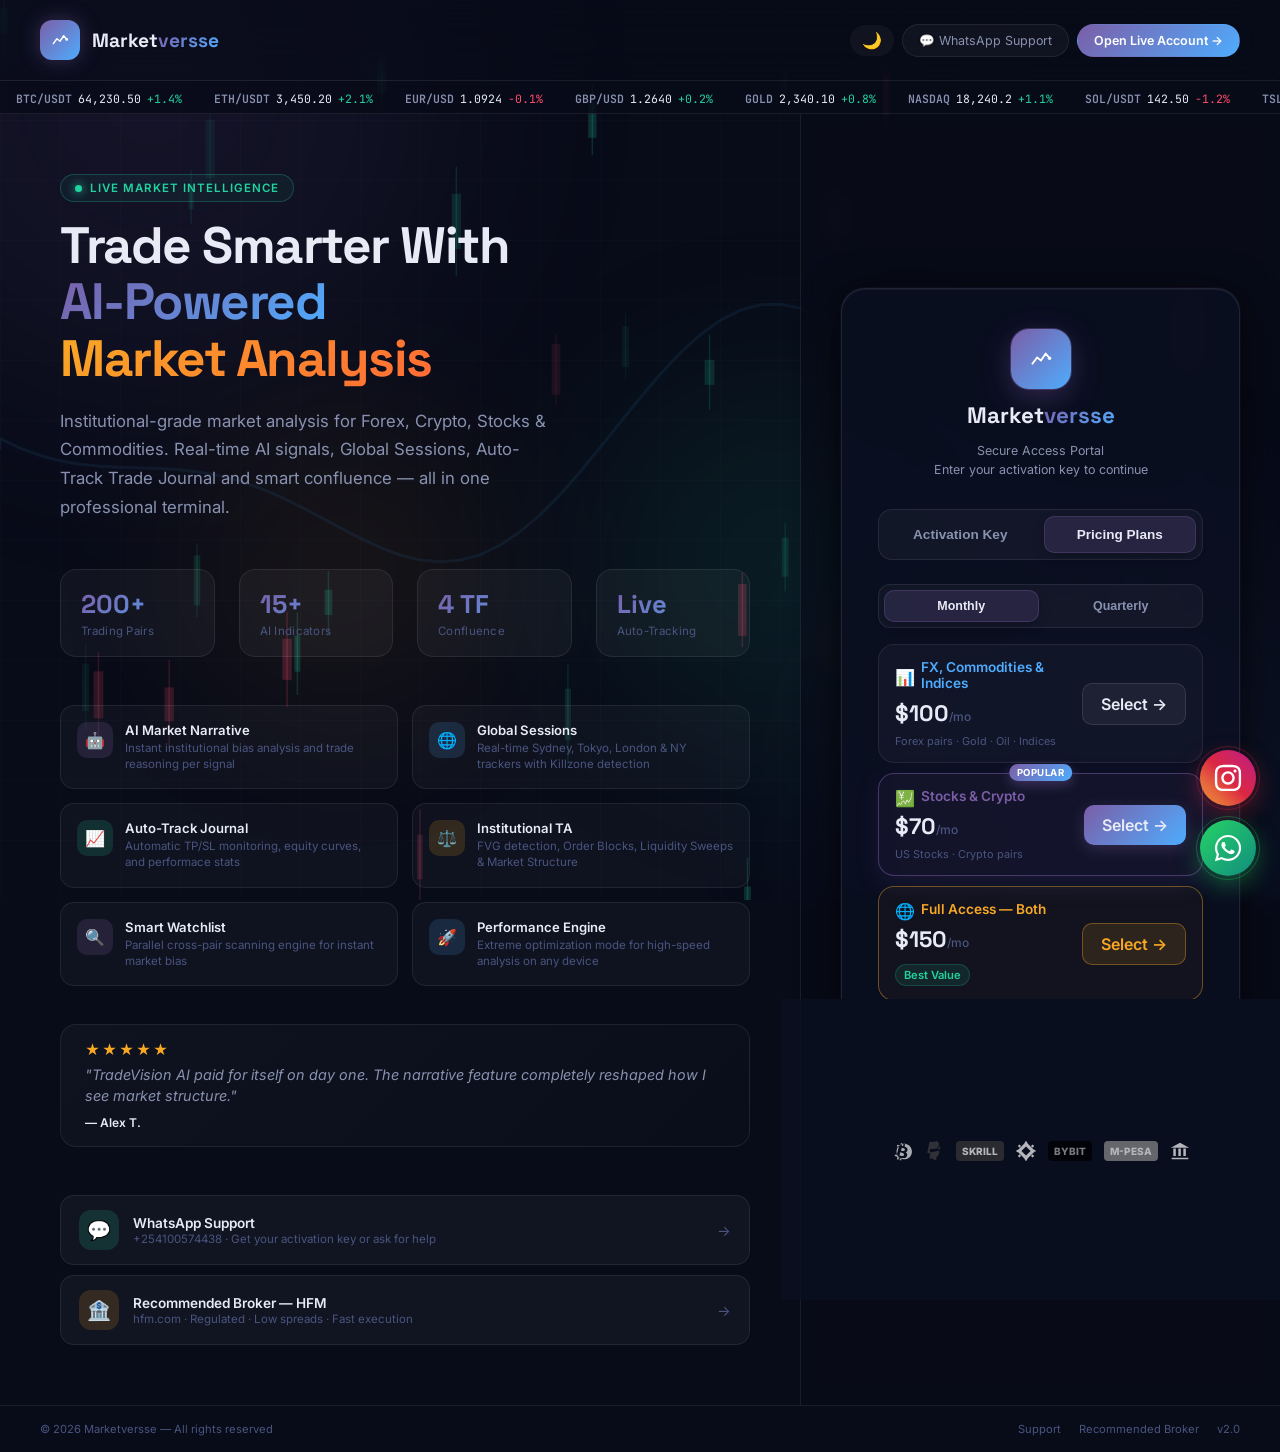
==== login.html @ 96cc0b3d "Update login.html" ====
<!DOCTYPE html>
<html lang="en">

<head>
  <meta charset="UTF-8" />
  <meta name="viewport" content="width=device-width, initial-scale=1.0, maximum-scale=1.0, user-scalable=no" />
  <title>Marketversse – Advanced Market Intelligence</title>
  <meta name="description"
    content="Marketversse – Professional market analysis powered by AI. Real-time signals for Forex, Crypto, Stocks & Commodities." />
  <link rel="preconnect" href="https://fonts.googleapis.com" />
  <link rel="preconnect" href="https://fonts.gstatic.com" crossorigin />
  <link
    href="https://fonts.googleapis.com/css2?family=Inter:wght@300;400;500;600;700&family=Space+Grotesk:wght@400;500;600;700;800&family=JetBrains+Mono:wght@400;500&display=swap"
    rel="stylesheet" />
  <style>
    *,
    *::before,
    *::after {
      box-sizing: border-box;
      margin: 0;
      padding: 0;
    }

    :root {
      --bg: #080b18;
      --bg2: #0c1022;
      --surface: rgba(255, 255, 255, 0.04);
      --border: rgba(255, 255, 255, 0.08);
      --border-h: rgba(123, 94, 167, 0.45);
      --purple: #7B5EA7;
      --blue: #4FACFE;
      --teal: #00f2fe;
      --green: #22d3a0;
      --gold: #F9A825;
      --red: #ff4d6d;
      --text: #e8eaf6;
      --text2: #8892b0;
      --text3: #4a5580;
      --grad: linear-gradient(135deg, #7B5EA7, #4FACFE);
      --grad2: linear-gradient(135deg, #4FACFE, #00f2fe);
      --grad3: linear-gradient(135deg, #F9A825, #ff6b35);
      --shadow: 0 8px 40px rgba(0, 0, 0, 0.7);
    }

    html {
      height: 100%;
    }

    body {
      min-height: 100%;
      font-family: 'Inter', sans-serif;
      background: var(--bg);
      color: var(--text);
      overflow-x: hidden;
    }

    /* ── Animated background orbs ── */
    .bg-orbs {
      position: fixed;
      inset: 0;
      z-index: 0;
      pointer-events: none;
      overflow: hidden;
    }

    .orb {
      position: absolute;
      border-radius: 50%;
      filter: blur(100px);
      opacity: 0.14;
      animation: orbFloat 22s ease-in-out infinite;
    }

    .orb-1 {
      width: 700px;
      height: 700px;
      background: radial-gradient(circle, #7B5EA7, transparent);
      top: -250px;
      left: -200px;
      animation-delay: 0s;
    }

    .orb-2 {
      width: 600px;
      height: 600px;
      background: radial-gradient(circle, #4FACFE, transparent);
      bottom: -200px;
      right: -150px;
      animation-delay: -8s;
    }

    .orb-3 {
      width: 400px;
      height: 400px;
      background: radial-gradient(circle, #22d3a0, transparent);
      top: 40%;
      left: 45%;
      animation-delay: -14s;
    }

    .orb-4 {
      width: 300px;
      height: 300px;
      background: radial-gradient(circle, #F9A825, transparent);
      bottom: 20%;
      left: 15%;
      animation-delay: -5s;
    }

    @keyframes orbFloat {

      0%,
      100% {
        transform: translate(0, 0) scale(1);
      }

      33% {
        transform: translate(50px, -50px) scale(1.08);
      }

      66% {
        transform: translate(-35px, 35px) scale(0.93);
      }
    }

    #particles-canvas {
      position: fixed;
      inset: 0;
      z-index: 0;
      pointer-events: none;
    }

    .grid-overlay {
      position: fixed;
      inset: 0;
      z-index: 0;
      pointer-events: none;
      background-image:
        linear-gradient(rgba(123, 94, 167, 0.035) 1px, transparent 1px),
        linear-gradient(90deg, rgba(123, 94, 167, 0.035) 1px, transparent 1px);
      background-size: 60px 60px;
    }

    /* ── Page Layout ── */
    .page {
      position: relative;
      z-index: 1;
      min-height: 100vh;
      display: grid;
      grid-template-columns: 1fr 480px;
      grid-template-rows: auto auto 1fr auto;
    }

    /* ── Top nav bar ── */
    .topbar {
      grid-column: 1 / -1;
      display: flex;
      align-items: center;
      justify-content: space-between;
      padding: 20px 40px;
      border-bottom: 1px solid var(--border);
      background: rgba(8, 11, 24, 0.6);
      backdrop-filter: blur(20px);
    }

    .nav-brand {
      display: flex;
      align-items: center;
      gap: 12px;
    }

    .nav-logo {
      width: 40px;
      height: 40px;
      border-radius: 12px;
      background: var(--grad);
      display: flex;
      align-items: center;
      justify-content: center;
      box-shadow: 0 0 20px rgba(123, 94, 167, 0.4);
      animation: logoPulse 3s ease-in-out infinite;
      flex-shrink: 0;
    }

    @keyframes logoPulse {

      0%,
      100% {
        box-shadow: 0 0 20px rgba(123, 94, 167, 0.4);
      }

      50% {
        box-shadow: 0 0 30px rgba(79, 172, 254, 0.5);
      }
    }

    .nav-title {
      font-family: 'Space Grotesk', sans-serif;
      font-size: 1.2rem;
      font-weight: 700;
    }

    .nav-title .grad {
      background: var(--grad);
      -webkit-background-clip: text;
      -webkit-text-fill-color: transparent;
      background-clip: text;
    }

    .nav-links {
      display: flex;
      align-items: center;
      gap: 8px;
    }

    .nav-pill {
      display: flex;
      align-items: center;
      gap: 6px;
      padding: 8px 16px;
      border-radius: 50px;
      border: 1px solid var(--border);
      background: var(--surface);
      font-size: 0.78rem;
      color: var(--text2);
      text-decoration: none;
      transition: border-color 0.2s, color 0.2s, background 0.2s;
      cursor: pointer;
    }

    .nav-pill:hover {
      border-color: var(--border-h);
      color: var(--text);
      background: rgba(123, 94, 167, 0.1);
    }

    .nav-pill.cta {
      background: var(--grad);
      border-color: transparent;
      color: #fff;
      font-weight: 600;
    }

    .nav-pill.cta:hover {
      opacity: 0.88;
      transform: translateY(-1px);
    }

    /* ── Left hero column ── */
    .hero-col {
      padding: 60px 50px 60px 60px;
      display: flex;
      flex-direction: column;
      justify-content: center;
      gap: 48px;
    }

    .hero-eyebrow {
      display: inline-flex;
      align-items: center;
      gap: 8px;
      padding: 6px 14px;
      border-radius: 50px;
      border: 1px solid rgba(34, 211, 160, 0.25);
      background: rgba(34, 211, 160, 0.06);
      font-size: 0.72rem;
      font-weight: 600;
      letter-spacing: 1px;
      text-transform: uppercase;
      color: var(--green);
      margin-bottom: 16px;
      width: fit-content;
    }

    .live-dot {
      width: 7px;
      height: 7px;
      border-radius: 50%;
      background: var(--green);
      box-shadow: 0 0 10px var(--green);
      animation: blink 1.5s ease-in-out infinite;
    }

    @keyframes blink {

      0%,
      100% {
        opacity: 1
      }

      50% {
        opacity: 0.3
      }
    }

    .hero-headline {
      font-family: 'Space Grotesk', sans-serif;
      font-size: clamp(2.4rem, 4vw, 3.4rem);
      font-weight: 800;
      line-height: 1.1;
      letter-spacing: -1.5px;
    }

    .hero-headline .grad {
      background: var(--grad);
      -webkit-background-clip: text;
      -webkit-text-fill-color: transparent;
      background-clip: text;
    }

    .hero-headline .gold {
      background: var(--grad3);
      -webkit-background-clip: text;
      -webkit-text-fill-color: transparent;
      background-clip: text;
    }

    .hero-sub {
      font-size: 1.05rem;
      color: var(--text2);
      line-height: 1.7;
      max-width: 500px;
      margin-top: 20px;
    }

    /* ── Stats row ── */
    .stats-row {
      display: flex;
      gap: 24px;
      flex-wrap: wrap;
    }

    .stat-card {
      flex: 1;
      min-width: 110px;
      background: rgba(255, 255, 255, 0.04);
      border: 1px solid var(--border);
      border-radius: 16px;
      padding: 18px 20px;
      transition: border-color 0.3s, transform 0.3s;
    }

    .stat-card:hover {
      border-color: var(--border-h);
      transform: translateY(-3px);
    }

    .stat-num {
      font-family: 'Space Grotesk', sans-serif;
      font-size: 1.6rem;
      font-weight: 700;
      background: var(--grad);
      -webkit-background-clip: text;
      -webkit-text-fill-color: transparent;
      background-clip: text;
    }

    .stat-label {
      font-size: 0.72rem;
      color: var(--text3);
      margin-top: 4px;
      letter-spacing: 0.3px;
    }

    /* ── Features grid ── */
    .features-grid {
      display: grid;
      grid-template-columns: 1fr 1fr;
      gap: 14px;
    }

    .feat-item {
      display: flex;
      align-items: flex-start;
      gap: 12px;
      background: rgba(255, 255, 255, 0.03);
      border: 1px solid var(--border);
      border-radius: 14px;
      padding: 16px;
      transition: border-color 0.25s, background 0.25s;
    }

    .feat-item:hover {
      border-color: rgba(79, 172, 254, 0.25);
      background: rgba(79, 172, 254, 0.04);
    }

    .feat-icon {
      width: 36px;
      height: 36px;
      border-radius: 10px;
      flex-shrink: 0;
      display: flex;
      align-items: center;
      justify-content: center;
      font-size: 1rem;
    }

    .feat-icon.purple {
      background: rgba(123, 94, 167, 0.2);
    }

    .feat-icon.blue {
      background: rgba(79, 172, 254, 0.15);
    }

    .feat-icon.green {
      background: rgba(34, 211, 160, 0.15);
    }

    .feat-icon.gold {
      background: rgba(249, 168, 37, 0.15);
    }

    .feat-title {
      font-size: 0.82rem;
      font-weight: 600;
      margin-bottom: 2px;
    }

    .feat-desc {
      font-size: 0.72rem;
      color: var(--text3);
      line-height: 1.4;
    }

    /* ── Contact / Broker strips ── */
    .contact-strip {
      display: flex;
      flex-direction: column;
      gap: 10px;
    }

    .contact-card {
      display: flex;
      align-items: center;
      gap: 14px;
      background: rgba(255, 255, 255, 0.04);
      border: 1px solid var(--border);
      border-radius: 14px;
      padding: 14px 18px;
      text-decoration: none;
      color: var(--text);
      transition: border-color 0.25s, background 0.25s, transform 0.2s;
    }

    .contact-card:hover {
      border-color: var(--border-h);
      background: rgba(123, 94, 167, 0.08);
      transform: translateX(4px);
    }

    .contact-card.broker:hover {
      border-color: rgba(249, 168, 37, 0.4);
      background: rgba(249, 168, 37, 0.06);
    }

    .contact-card.whatsapp:hover {
      border-color: rgba(34, 211, 160, 0.4);
      background: rgba(34, 211, 160, 0.06);
    }

    .c-icon {
      width: 40px;
      height: 40px;
      border-radius: 12px;
      flex-shrink: 0;
      display: flex;
      align-items: center;
      justify-content: center;
      font-size: 1.2rem;
    }

    .c-icon.wa {
      background: rgba(34, 211, 160, 0.15);
    }

    .c-icon.br {
      background: rgba(249, 168, 37, 0.15);
    }

    .c-main {
      font-size: 0.85rem;
      font-weight: 600;
    }

    .c-sub {
      font-size: 0.72rem;
      color: var(--text3);
      margin-top: 1px;
    }

    .c-arrow {
      margin-left: auto;
      color: var(--text3);
      font-size: 0.9rem;
      transition: transform 0.2s;
    }

    .contact-card:hover .c-arrow {
      transform: translateX(4px);
      color: var(--text2);
    }

    /* ── Right login column ── */
    .login-col {
      display: flex;
      align-items: center;
      justify-content: center;
      padding: 40px 40px;
      border-left: 1px solid var(--border);
      background: rgba(8, 11, 24, 0.5);
      backdrop-filter: blur(10px);
    }

    .login-card {
      width: 100%;
      background: rgba(12, 16, 34, 0.8);
      border: 1px solid rgba(255, 255, 255, 0.09);
      border-radius: 24px;
      box-shadow: var(--shadow), 0 0 0 1px rgba(123, 94, 167, 0.1), inset 0 1px 0 rgba(255, 255, 255, 0.06);
      padding: 40px 36px 36px;
      animation: cardIn 0.7s cubic-bezier(0.22, 1, 0.36, 1) both,
        borderGlow 5s ease-in-out 0.7s infinite;
    }

    @keyframes cardIn {
      from {
        opacity: 0;
        transform: translateY(28px) scale(0.97);
      }

      to {
        opacity: 1;
        transform: translateY(0) scale(1);
      }
    }

    @keyframes borderGlow {

      0%,
      100% {
        border-color: rgba(255, 255, 255, 0.09);
      }

      50% {
        border-color: rgba(123, 94, 167, 0.28);
      }
    }

    .card-logo {
      display: flex;
      flex-direction: column;
      align-items: center;
      margin-bottom: 30px;
      gap: 12px;
    }

    .card-logo-icon {
      width: 60px;
      height: 60px;
      border-radius: 18px;
      background: var(--grad);
      display: flex;
      align-items: center;
      justify-content: center;
      box-shadow: 0 0 0 1px rgba(123, 94, 167, 0.4), 0 8px 28px rgba(123, 94, 167, 0.35);
      animation: logoPulse 3s ease-in-out infinite;
    }

    .card-title {
      font-family: 'Space Grotesk', sans-serif;
      font-size: 1.4rem;
      font-weight: 700;
      text-align: center;
    }

    .card-title .grad {
      background: var(--grad);
      -webkit-background-clip: text;
      -webkit-text-fill-color: transparent;
      background-clip: text;
    }

    .card-sub {
      font-size: 0.78rem;
      color: var(--text2);
      text-align: center;
      line-height: 1.5;
    }

    /* ── Input group ── */
    .form-section {
      margin-bottom: 16px;
    }

    .input-label {
      display: block;
      font-size: 0.7rem;
      font-weight: 600;
      letter-spacing: 0.9px;
      text-transform: uppercase;
      color: var(--text2);
      margin-bottom: 8px;
    }

    .input-wrapper {
      position: relative;
    }

    .key-input {
      width: 100%;
      background: rgba(255, 255, 255, 0.04);
      border: 1px solid var(--border);
      border-radius: 12px;
      color: var(--text);
      font-family: 'JetBrains Mono', monospace;
      font-size: 1rem;
      letter-spacing: 2px;
      padding: 14px 50px 14px 18px;
      outline: none;
      transition: border-color 0.2s, box-shadow 0.2s, background 0.2s;
      text-transform: uppercase;
    }

    .key-input::placeholder {
      color: var(--text3);
      letter-spacing: 1px;
      font-size: 0.8rem;
      text-transform: none;
      font-family: 'Inter', sans-serif;
    }

    .key-input:focus {
      border-color: var(--purple);
      background: rgba(123, 94, 167, 0.06);
      box-shadow: 0 0 0 3px rgba(123, 94, 167, 0.18);
    }

    .input-icon {
      position: absolute;
      right: 16px;
      top: 50%;
      transform: translateY(-50%);
      color: var(--text3);
      pointer-events: none;
      transition: color 0.2s;
    }

    .key-input:focus+.input-icon {
      color: var(--purple);
    }

    .toggle-password {
      position: absolute;
      right: 48px;
      top: 50%;
      transform: translateY(-50%);
      background: none;
      border: none;
      color: var(--text3);
      cursor: pointer;
      padding: 4px;
      display: flex;
      align-items: center;
      justify-content: center;
      transition: color 0.2s;
      z-index: 10;
    }

    .toggle-password:hover {
      color: var(--text2);
    }

    /* ── Error ── */
    .error-msg {
      margin-top: 10px;
      background: rgba(255, 77, 109, 0.1);
      border: 1px solid rgba(255, 77, 109, 0.3);
      border-radius: 10px;
      padding: 11px 14px;
      font-size: 0.79rem;
      color: #ff7090;
      display: flex;
      align-items: center;
      gap: 8px;
      opacity: 0;
      transform: translateY(-6px);
      transition: opacity 0.25s, transform 0.25s;
      pointer-events: none;
    }

    .error-msg.show {
      opacity: 1;
      transform: translateY(0);
      pointer-events: auto;
    }

    /* ── Button ── */
    .btn-login {
      width: 100%;
      margin-top: 6px;
      background: var(--grad);
      border: none;
      border-radius: 12px;
      color: #fff;
      font-family: 'Space Grotesk', sans-serif;
      font-size: 1rem;
      font-weight: 600;
      letter-spacing: 0.3px;
      padding: 15px;
      cursor: pointer;
      position: relative;
      overflow: hidden;
      transition: transform 0.18s, box-shadow 0.18s, opacity 0.18s;
      box-shadow: 0 4px 20px rgba(123, 94, 167, 0.4);
      display: flex;
      align-items: center;
      justify-content: center;
      gap: 8px;
    }

    .btn-login::before {
      content: '';
      position: absolute;
      inset: 0;
      background: linear-gradient(135deg, rgba(255, 255, 255, 0.15), transparent);
      opacity: 0;
      transition: opacity 0.2s;
    }

    .btn-login:hover {
      transform: translateY(-2px);
      box-shadow: 0 8px 30px rgba(123, 94, 167, 0.55);
    }

    .btn-login:hover::before {
      opacity: 1;
    }

    .btn-login:active {
      transform: translateY(0);
    }

    .btn-login:disabled {
      opacity: 0.6;
      cursor: not-allowed;
      transform: none;
    }

    .btn-spinner {
      width: 18px;
      height: 18px;
      border-radius: 50%;
      border: 2px solid rgba(255, 255, 255, 0.3);
      border-top-color: #fff;
      animation: spin 0.7s linear infinite;
      display: none;
    }

    .btn-login.loading .btn-spinner {
      display: block;
    }

    .btn-login.loading .btn-text,
    .btn-login.loading .btn-icon {
      display: none;
    }

    @keyframes spin {
      to {
        transform: rotate(360deg);
      }
    }

    .attempt-info {
      text-align: center;
      font-size: 0.71rem;
      color: var(--text3);
      margin-top: 14px;
    }

    .attempt-info span {
      color: var(--text2);
    }

    /* ── Divider ── */
    .divider {
      height: 1px;
      background: var(--border);
      margin: 22px 0;
    }

    /* ── Security badges ── */
    .badges {
      display: flex;
      justify-content: center;
      gap: 16px;
      flex-wrap: wrap;
    }

    .badge {
      display: flex;
      align-items: center;
      gap: 5px;
      font-size: 0.67rem;
      color: var(--text3);
    }

    .badge-dot {
      width: 6px;
      height: 6px;
      border-radius: 50%;
      background: var(--green);
      box-shadow: 0 0 8px var(--green);
    }

    /* ── "Get a key" link ── */
    .get-key-row {
      text-align: center;
      margin-top: 18px;
      font-size: 0.75rem;
      color: var(--text3);
    }

    .get-key-link {
      color: var(--blue);
      text-decoration: none;
      font-weight: 600;
      transition: color 0.2s;
    }

    .get-key-link:hover {
      color: var(--teal);
    }

    /* ── Tabs ── */
    .login-tabs {
      display: flex;
      gap: 8px;
      margin-bottom: 24px;
      background: rgba(255, 255, 255, 0.04);
      padding: 6px;
      border-radius: 14px;
      border: 1px solid var(--border);
    }

    .tab-btn {
      flex: 1;
      padding: 10px;
      background: transparent;
      border: none;
      border-radius: 10px;
      color: var(--text2);
      font-size: 0.85rem;
      font-weight: 600;
      cursor: pointer;
      transition: all 0.25s ease;
    }

    .tab-btn:hover {
      color: var(--text);
    }

    .tab-btn.active {
      background: rgba(123, 94, 167, 0.2);
      color: var(--text);
      box-shadow: 0 4px 12px rgba(0, 0, 0, 0.2);
      border: 1px solid rgba(123, 94, 167, 0.3);
    }

    /* ── Pricing ── */
    .pricing-plans {
      display: grid;
      grid-template-columns: 1fr 1fr;
      gap: 12px;
    }

    .pricing-plan {
      background: rgba(255, 255, 255, 0.03);
      border: 1px solid var(--border);
      border-radius: 16px;
      padding: 16px;
      position: relative;
      transition: all 0.3s ease;
      text-align: center;
      display: flex;
      flex-direction: column;
      justify-content: space-between;
    }

    .pricing-plan:hover {
      border-color: rgba(79, 172, 254, 0.4);
      background: rgba(79, 172, 254, 0.05);
      transform: translateY(-2px);
    }

    .pricing-plan.popular {
      border-color: rgba(123, 94, 167, 0.5);
      background: rgba(123, 94, 167, 0.08);
      box-shadow: 0 8px 24px rgba(123, 94, 167, 0.15);
    }

    .popular-badge {
      position: absolute;
      top: -10px;
      left: 50%;
      transform: translateX(-50%);
      background: var(--grad);
      color: #fff;
      font-size: 0.6rem;
      font-weight: 700;
      padding: 3px 8px;
      border-radius: 20px;
      letter-spacing: 0.5px;
      text-transform: uppercase;
      box-shadow: 0 4px 12px rgba(123, 94, 167, 0.4);
      white-space: nowrap;
    }

    .plan-title {
      font-size: 0.85rem;
      font-weight: 600;
      color: var(--text2);
      margin-bottom: 4px;
    }

    .plan-price {
      font-family: 'Space Grotesk', sans-serif;
      font-size: 1.6rem;
      font-weight: 700;
      color: var(--text);
      margin-bottom: 6px;
    }

    .plan-period {
      font-size: 1rem;
      color: var(--text3);
      font-weight: 500;
      font-family: 'Inter', sans-serif;
    }

    .plan-btn {
      width: 100%;
      padding: 12px;
      background: rgba(255, 255, 255, 0.05);
      border: 1px solid rgba(255, 255, 255, 0.1);
      border-radius: 10px;
      color: var(--text);
      font-weight: 600;
      cursor: pointer;
      transition: all 0.2s ease;
      text-decoration: none;
      display: inline-block;
    }

    .plan-btn:hover {
      background: rgba(255, 255, 255, 0.1);
      border-color: rgba(255, 255, 255, 0.2);
    }

    .pricing-plan.popular .plan-btn {
      background: var(--grad);
      border: none;
      box-shadow: 0 4px 15px rgba(123, 94, 167, 0.3);
    }

    .pricing-plan.popular .plan-btn:hover {
      box-shadow: 0 6px 20px rgba(123, 94, 167, 0.5);
      transform: translateY(-1px);
    }

    body.light-theme .login-tabs {
      background: rgba(0, 0, 0, 0.03);
    }

    body.light-theme .tab-btn.active {
      background: #fff;
      border-color: rgba(0, 0, 0, 0.1);
    }

    body.light-theme .pricing-plan {
      background: rgba(255, 255, 255, 0.7);
    }

    body.light-theme .pricing-plan.popular {
      background: rgba(123, 94, 167, 0.05);
    }

    body.light-theme .plan-btn {
      background: rgba(0, 0, 0, 0.05);
      color: #000;
      border-color: rgba(0, 0, 0, 0.1);
    }

    body.light-theme .plan-btn:hover {
      background: rgba(0, 0, 0, 0.1);
    }

    body.light-theme .pricing-plan.popular .plan-btn {
      color: #fff;
    }

    .plan-discount {
      display: inline-block;
      margin: 0 auto 10px;
      font-size: 0.7rem;
      font-weight: 600;
      color: var(--green);
      background: rgba(34, 211, 160, 0.1);
      padding: 3px 8px;
      border-radius: 12px;
      border: 1px solid rgba(34, 211, 160, 0.2);
    }

    .negotiate-wrap {
      text-align: center;
      margin-top: 20px;
      padding-top: 16px;
      border-top: 1px solid var(--border);
    }

    .negotiate-btn {
      background: transparent;
      border: 1px dashed rgba(79, 172, 254, 0.4);
      color: var(--text2);
      padding: 10px 20px;
      border-radius: 10px;
      font-family: 'Inter', sans-serif;
      font-size: 0.8rem;
      font-weight: 600;
      cursor: pointer;
      transition: all 0.2s;
    }

    .negotiate-btn:hover {
      border-style: solid;
      border-color: var(--blue);
      color: var(--text);
      background: rgba(79, 172, 254, 0.06);
    }

    body.light-theme .plan-discount {
      background: rgba(34, 211, 160, 0.15);
      border-color: rgba(34, 211, 160, 0.3);
      color: #0d8a63;
    }

    /* ── Payment Methods ── */
    .payment-methods-wrap {
      margin-top: 24px;
      padding-top: 16px;
      border-top: 1px solid var(--border);
      text-align: center;
    }

    .payment-methods-title {
      font-size: 0.65rem;
      font-weight: 700;
      color: var(--text3);
      text-transform: uppercase;
      letter-spacing: 1px;
      margin-bottom: 12px;
    }

    .payment-icons {
      display: flex;
      flex-wrap: wrap;
      justify-content: center;
      gap: 12px;
      opacity: 0.7;
      transition: opacity 0.3s;
    }

    .payment-icons:hover {
      opacity: 1;
    }

    .pay-icon {
      height: 20px;
      filter: grayscale(1) brightness(1.5);
      transition: filter 0.3s, transform 0.2s;
      cursor: help;
    }

    .pay-icon:hover {
      filter: none;
      transform: translateY(-2px);
    }

    body.light-theme .pay-icon {
      filter: grayscale(1) brightness(0.5);
    }

    body.light-theme .pay-icon:hover {
      filter: none;
    }

    body.light-theme .negotiate-wrap {
      border-color: rgba(0, 0, 0, 0.1);
    }

    body.light-theme .negotiate-btn {
      border-color: rgba(0, 0, 0, 0.2);
      color: #000;
    }

    body.light-theme .negotiate-btn:hover {
      background: rgba(0, 0, 0, 0.05);
      border-color: var(--blue);
    }

    /* ── Footer ── */
    .footer {
      grid-column: 1 / -1;
      display: flex;
      align-items: center;
      justify-content: space-between;
      padding: 16px 40px;
      border-top: 1px solid var(--border);
      font-size: 0.7rem;
      color: var(--text3);
    }

    .footer-links {
      display: flex;
      gap: 18px;
    }

    .footer-links a {
      color: var(--text3);
      text-decoration: none;
      transition: color 0.2s;
    }

    .footer-links a:hover {
      color: var(--text2);
    }

    /* ── Shake ── */
    @keyframes shake {

      0%,
      100% {
        transform: translateX(0);
      }

      15% {
        transform: translateX(-8px);
      }

      30% {
        transform: translateX(8px);
      }

      45% {
        transform: translateX(-5px);
      }

      60% {
        transform: translateX(5px);
      }

      75% {
        transform: translateX(-3px);
      }
    }

    .shake {
      animation: shake 0.5s cubic-bezier(0.36, 0.07, 0.19, 0.97) both;
    }

    /* ── Success overlay ── */
    .success-overlay {
      position: fixed;
      inset: 0;
      z-index: 100;
      display: flex;
      flex-direction: column;
      align-items: center;
      justify-content: center;
      background: rgba(8, 11, 24, 0.96);
      backdrop-filter: blur(16px);
      opacity: 0;
      pointer-events: none;
      transition: opacity 0.4s;
    }

    .success-overlay.show {
      opacity: 1;
      pointer-events: auto;
    }

    .success-icon {
      width: 90px;
      height: 90px;
      border-radius: 50%;
      background: linear-gradient(135deg, rgba(34, 211, 160, 0.15), rgba(34, 211, 160, 0.05));
      border: 2px solid var(--green);
      display: flex;
      align-items: center;
      justify-content: center;
      margin-bottom: 24px;
      animation: successPop 0.5s cubic-bezier(0.22, 1, 0.36, 1) 0.2s both;
      box-shadow: 0 0 50px rgba(34, 211, 160, 0.3);
    }

    @keyframes successPop {
      from {
        transform: scale(0.5);
        opacity: 0;
      }

      to {
        transform: scale(1);
        opacity: 1;
      }
    }

    .success-title {
      font-family: 'Space Grotesk', sans-serif;
      font-size: 1.6rem;
      font-weight: 700;
      margin-bottom: 8px;
      animation: fadeUp 0.4s ease 0.4s both;
    }

    .success-sub {
      color: var(--text2);
      font-size: 0.9rem;
      animation: fadeUp 0.4s ease 0.55s both;
    }

    .success-bar-wrap {
      width: 260px;
      height: 3px;
      background: rgba(255, 255, 255, 0.07);
      border-radius: 2px;
      margin-top: 28px;
      overflow: hidden;
      animation: fadeUp 0.4s ease 0.65s both;
    }

    .success-bar {
      height: 100%;
      background: var(--green);
      border-radius: 2px;
      width: 0%;
      transition: width 1.8s ease;
    }

    @keyframes fadeUp {
      from {
        opacity: 0;
        transform: translateY(12px);
      }

      to {
        opacity: 1;
        transform: translateY(0);
      }
    }

    /* ── Responsive: mobile single column ── */
    @media (max-width: 900px) {
      body {
        overflow-y: auto;
      }

      .page {
        grid-template-columns: 1fr;
        grid-template-rows: auto auto auto auto auto;
      }

      .topbar {
        padding: 16px 20px;
      }

      .nav-links .nav-pill:not(.cta):not(#theme-btn) {
        display: none;
      }

      .hero-col {
        padding: 36px 24px;
        gap: 32px;
      }

      .hero-headline {
        font-size: 2.1rem;
      }

      .stats-row {
        gap: 12px;
      }

      .features-grid {
        grid-template-columns: 1fr;
      }

      .login-col {
        padding: 28px 20px;
        border-left: none;
        border-top: 1px solid var(--border);
      }

      .footer {
        flex-direction: column;
        gap: 10px;
        text-align: center;
        padding: 16px 20px;
      }
    }

    @media (max-width: 480px) {
      .login-card {
        padding: 28px 20px;
      }

      .stats-row {
        flex-direction: column;
      }
    }

    /* ── Floating Buttons ── */
    .floating-wa,
    .floating-ig {
      position: fixed;
      right: 24px;
      width: 56px;
      height: 56px;
      color: #fff;
      border-radius: 50%;
      display: flex;
      align-items: center;
      justify-content: center;
      z-index: 9999;
      transition: all 0.3s cubic-bezier(0.34, 1.56, 0.64, 1);
      text-decoration: none;
    }

    .floating-wa {
      bottom: 24px;
      background: linear-gradient(135deg, #25D366, #128C7E);
      box-shadow: 0 8px 24px rgba(37, 211, 102, 0.4);
    }

    .floating-ig {
      bottom: 94px;
      background: linear-gradient(45deg, #f09433 0%, #e6683c 25%, #dc2743 50%, #cc2366 75%, #bc1888 100%);
      box-shadow: 0 8px 24px rgba(220, 39, 67, 0.4);
    }

    .floating-wa::before,
    .floating-ig::before {
      content: '';
      position: absolute;
      inset: -4px;
      border-radius: 50%;
      animation: wa-pulse 2s infinite;
      pointer-events: none;
    }

    .floating-wa::before {
      border: 1px solid rgba(37, 211, 102, 0.3);
    }

    .floating-ig::before {
      border: 1px solid rgba(220, 39, 67, 0.3);
      animation-delay: 1s;
    }

    @keyframes wa-pulse {
      0% {
        transform: scale(1);
        opacity: 0.8;
      }

      100% {
        transform: scale(1.4);
        opacity: 0;
      }
    }

    .floating-wa svg,
    .floating-ig svg {
      width: 30px;
      height: 30px;
      transition: transform 0.3s;
    }

    .floating-wa:hover,
    .floating-ig:hover {
      transform: translateY(-4px) scale(1.05);
      color: #fff;
    }

    .floating-wa:hover {
      box-shadow: 0 12px 32px rgba(37, 211, 102, 0.5);
    }

    .floating-ig:hover {
      box-shadow: 0 12px 32px rgba(220, 39, 67, 0.5);
    }

    .floating-wa:hover svg,
    .floating-ig:hover svg {
      transform: scale(1.1);
    }

    /* ── Light Mode Support ── */
    body.light-theme {
      --bg: #eaf0f6;
      --bg2: #ffffff;
      --surface: rgba(255, 255, 255, 0.45);
      --border: rgba(0, 0, 0, 0.08);
      --border-h: rgba(123, 94, 167, 0.25);
      --text: #05051a;
      --text2: rgba(5, 5, 26, 0.65);
      --text3: rgba(5, 5, 26, 0.45);
    }

    body.light-theme .login-card {
      background: rgba(255, 255, 255, 0.85);
      box-shadow: 0 10px 40px rgba(0, 0, 0, 0.1);
      border-color: rgba(0, 0, 0, 0.1);
    }

    body.light-theme .topbar {
      background: rgba(255, 255, 255, 0.5);
    }

    body.light-theme .ticker-wrap {
      background: rgba(255, 255, 255, 0.6);
    }

    body.light-theme .key-input {
      color: #000;
      border-color: rgba(0, 0, 0, 0.15);
      background: rgba(0, 0, 0, 0.03);
    }

    body.light-theme .key-input:focus {
      background: #fff;
      border-color: var(--blue);
    }

    body.light-theme .contact-card {
      background: rgba(255, 255, 255, 0.7);
      border-color: rgba(0, 0, 0, 0.1);
    }

    body.light-theme .feat-item {
      background: rgba(255, 255, 255, 0.7);
      border-color: rgba(0, 0, 0, 0.08);
      box-shadow: 0 4px 12px rgba(0, 0, 0, 0.03);
    }

    body.light-theme .stat-card {
      background: rgba(255, 255, 255, 0.7);
      border-color: rgba(0, 0, 0, 0.08);
    }

    body.light-theme .nav-pill {
      background: rgba(255, 255, 255, 0.7);
    }

    body.light-theme .grid-overlay {
      background-image:
        linear-gradient(rgba(123, 94, 167, 0.05) 1px, transparent 1px),
        linear-gradient(90deg, rgba(123, 94, 167, 0.05) 1px, transparent 1px);
    }

    body.light-theme .testimonial-carousel {
      background: linear-gradient(135deg, rgba(0, 0, 0, 0.02), transparent);
    }

    /* ── Live Ticker ── */
    .ticker-wrap {
      grid-column: 1 / -1;
      width: 100%;
      background: rgba(8, 11, 24, 0.8);
      border-bottom: 1px solid var(--border);
      overflow: hidden;
      display: flex;
      align-items: center;
      padding: 6px 0;
      white-space: nowrap;
      z-index: 10;
    }

    .ticker-content {
      display: inline-block;
      white-space: nowrap;
      animation: ticker 35s linear infinite;
    }

    .ticker-content:hover {
      animation-play-state: paused;
    }

    @keyframes ticker {
      0% {
        transform: translateX(0);
      }

      100% {
        transform: translateX(-50%);
      }
    }

    .ticker-item {
      display: inline-flex;
      align-items: center;
      gap: 6px;
      margin: 0 16px;
      font-size: 0.72rem;
      font-family: 'JetBrains Mono', monospace;
    }

    .ticker-sym {
      color: var(--text2);
      font-weight: 600;
    }

    .ticker-price {
      color: var(--text);
    }

    .ticker-pct.up {
      color: var(--green);
    }

    .ticker-pct.down {
      color: var(--red);
    }

    /* ── Testimonials ── */
    .testimonial-carousel {
      margin-top: -10px;
      padding: 16px 24px;
      background: linear-gradient(135deg, rgba(255, 255, 255, 0.03), rgba(255, 255, 255, 0.01));
      border: 1px solid var(--border);
      border-radius: 16px;
      position: relative;
    }

    .test-card {
      transition: opacity 0.5s ease;
    }

    .test-stars {
      color: var(--gold);
      font-size: 0.9rem;
      margin-bottom: 6px;
      letter-spacing: 2px;
    }

    .test-quote {
      font-size: 0.9rem;
      color: var(--text2);
      font-style: italic;
      line-height: 1.5;
      margin-bottom: 8px;
    }

    .test-author {
      font-size: 0.75rem;
      font-weight: 600;
      color: var(--text);
    }

    @media (max-width: 850px) {

      .floating-wa,
      .floating-ig {
        right: 20px;
        width: 50px;
        height: 50px;
      }

      .floating-wa {
        bottom: 20px;
      }

      .floating-ig {
        bottom: 82px;
      }

      .floating-wa svg,
      .floating-ig svg {
        width: 26px;
        height: 26px;
      }
    }
  </style>
</head>

<body>

  <!-- Background -->
  <div class="bg-orbs">
    <div class="orb orb-1"></div>
    <div class="orb orb-2"></div>
    <div class="orb orb-3"></div>
    <div class="orb orb-4"></div>
  </div>
  <canvas id="particles-canvas"></canvas>
  <div class="grid-overlay"></div>

  <!-- Success overlay -->
  <div class="success-overlay" id="success-overlay">
    <div class="success-icon">
      <svg width="40" height="40" viewBox="0 0 24 24" fill="none" stroke="#22d3a0" stroke-width="2.2"
        stroke-linecap="round" stroke-linejoin="round">
        <polyline points="20 6 9 17 4 12" />
      </svg>
    </div>
    <div class="success-title">Access Granted ✦</div>
    <div class="success-sub">Redirecting to Marketversse…</div>
    <div class="success-bar-wrap">
      <div class="success-bar" id="success-bar"></div>
    </div>
  </div>

  <!-- Page -->
  <div class="page">

    <!-- Top nav -->
    <nav class="topbar">
      <div class="nav-brand">
        <div class="nav-logo">
          <svg width="22" height="22" viewBox="0 0 36 36" fill="none">
            <path d="M7 24L13 16L18 20L24 11L29 17" stroke="white" stroke-width="2.4" stroke-linecap="round"
              stroke-linejoin="round" />
            <circle cx="29" cy="17" r="2.2" fill="white" />
          </svg>
        </div>
        <span class="nav-title">Market<span class="grad">versse</span></span>
      </div>
      <div class="nav-links">
        <button id="theme-btn" class="nav-pill" aria-label="Toggle Theme"
          style="padding: 6px 12px; font-size: 1rem; border:none;">🌙</button>
        <a href="https://wa.me/254100574438" target="_blank" class="nav-pill">
          💬 WhatsApp Support
        </a>
        <a href="https://hfm.com/?refid=30406949" target="_blank" class="nav-pill cta">
          Open Live Account →
        </a>
      </div>
    </nav>

    <!-- Ticker -->
    <div class="ticker-wrap">
      <div class="ticker-content" id="ticker-content">
        <!-- JS fills this -->
      </div>
    </div>

    <!-- Left hero column -->
    <main class="hero-col">

      <!-- Headline -->
      <div>
        <div class="hero-eyebrow">
          <span class="live-dot"></span>
          Live Market Intelligence
        </div>
        <h1 class="hero-headline">
          Trade Smarter With<br>
          <span class="grad">AI-Powered</span><br>
          <span class="gold">Market Analysis</span>
        </h1>
        <p class="hero-sub">
          Institutional-grade market analysis for Forex, Crypto, Stocks & Commodities.
          Real-time AI signals, Global Sessions, Auto-Track Trade Journal and smart confluence — all in one professional
          terminal.
        </p>
      </div>

      <!-- Stats -->
      <div class="stats-row">
        <div class="stat-card">
          <div class="stat-num">200+</div>
          <div class="stat-label">Trading Pairs</div>
        </div>
        <div class="stat-card">
          <div class="stat-num">15+</div>
          <div class="stat-label">AI Indicators</div>
        </div>
        <div class="stat-card">
          <div class="stat-num">4 TF</div>
          <div class="stat-label">Confluence</div>
        </div>
        <div class="stat-card">
          <div class="stat-num">Live</div>
          <div class="stat-label">Auto-Tracking</div>
        </div>
      </div>

      <!-- Features -->
      <div class="features-grid">
        <div class="feat-item">
          <div class="feat-icon purple">🤖</div>
          <div>
            <div class="feat-title">AI Market Narrative</div>
            <div class="feat-desc">Instant institutional bias analysis and trade reasoning per signal</div>
          </div>
        </div>
        <div class="feat-item">
          <div class="feat-icon blue">🌐</div>
          <div>
            <div class="feat-title">Global Sessions</div>
            <div class="feat-desc">Real-time Sydney, Tokyo, London & NY trackers with Killzone detection</div>
          </div>
        </div>
        <div class="feat-item">
          <div class="feat-icon green">📈</div>
          <div>
            <div class="feat-title">Auto-Track Journal</div>
            <div class="feat-desc">Automatic TP/SL monitoring, equity curves, and performace stats</div>
          </div>
        </div>
        <div class="feat-item">
          <div class="feat-icon gold">⚖️</div>
          <div>
            <div class="feat-title">Institutional TA</div>
            <div class="feat-desc">FVG detection, Order Blocks, Liquidity Sweeps & Market Structure</div>
          </div>
        </div>
        <div class="feat-item">
          <div class="feat-icon purple">🔍</div>
          <div>
            <div class="feat-title">Smart Watchlist</div>
            <div class="feat-desc">Parallel cross-pair scanning engine for instant market bias</div>
          </div>
        </div>
        <div class="feat-item">
          <div class="feat-icon blue">🚀</div>
          <div>
            <div class="feat-title">Performance Engine</div>
            <div class="feat-desc">Extreme optimization mode for high-speed analysis on any device</div>
          </div>
        </div>
      </div>

      <!-- Testimonials -->
      <div class="testimonial-carousel">
        <div class="test-card" id="test-card">
          <div class="test-stars">★★★★★</div>
          <p class="test-quote" id="test-quote">"TradeVision AI paid for itself on day one. The narrative feature
            completely reshaped how I see market structure."</p>
          <div class="test-author" id="test-author">— Alex T.</div>
        </div>
      </div>

      <!-- Contact & Broker -->
      <div class="contact-strip">
        <a href="https://wa.me/254100574438" target="_blank" class="contact-card whatsapp">
          <div class="c-icon wa">💬</div>
          <div>
            <div class="c-main">WhatsApp Support</div>
            <div class="c-sub">+254100574438 · Get your activation key or ask for help</div>
          </div>
          <span class="c-arrow">→</span>
        </a>
        <a href="https://hfm.com/?refid=30406949" target="_blank" class="contact-card broker">
          <div class="c-icon br">🏦</div>
          <div>
            <div class="c-main">Recommended Broker — HFM</div>
            <div class="c-sub">hfm.com · Regulated · Low spreads · Fast execution</div>
          </div>
          <span class="c-arrow">→</span>
        </a>
      </div>

    </main>

    <!-- Right login column -->
    <aside class="login-col">
      <div class="login-card">

        <div class="card-logo">
          <div class="card-logo-icon">
            <svg width="28" height="28" viewBox="0 0 36 36" fill="none">
              <path d="M7 24L13 16L18 20L24 11L29 17" stroke="white" stroke-width="2.4" stroke-linecap="round"
                stroke-linejoin="round" />
              <circle cx="29" cy="17" r="2.2" fill="white" />
            </svg>
          </div>
          <div class="card-title">Market<span class="grad">versse</span></div>
          <div class="card-sub">Secure Access Portal<br>Enter your activation key to continue</div>
        </div>

        <!-- Tabs -->
        <div class="login-tabs">
          <button class="tab-btn" id="tab-login" onclick="switchLoginTab('login')">Activation Key</button>
          <button class="tab-btn active" id="tab-pricing" onclick="switchLoginTab('pricing')">Pricing Plans</button>
        </div>

        <div id="login-view" style="display: none;">
          <!-- Input -->
          <div class="form-section">
            <label class="input-label" for="key-input">Activation Key</label>
            <div class="input-wrapper">
              <input type="password" id="key-input" class="key-input" placeholder="XXXX-XXXX-XXXX-XXXX" maxlength="24"
                autocomplete="off" spellcheck="false" autofocus />
              <button type="button" class="toggle-password" id="toggle-password" onclick="toggleKeyVisibility()"
                aria-label="Toggle visibility">
                <svg id="eye-icon" width="18" height="18" viewBox="0 0 24 24" fill="none" stroke="currentColor"
                  stroke-width="2" stroke-linecap="round" stroke-linejoin="round">
                  <path d="M1 12s4-8 11-8 11 8 11 8-4 8-11 8-11-8-11-8z"></path>
                  <circle cx="12" cy="12" r="3"></circle>
                </svg>
              </button>
              <span class="input-icon">
                <svg width="18" height="18" viewBox="0 0 24 24" fill="none" stroke="currentColor" stroke-width="2"
                  stroke-linecap="round">
                  <rect x="3" y="11" width="18" height="11" rx="2" ry="2" />
                  <path d="M7 11V7a5 5 0 0 1 10 0v4" />
                </svg>
              </span>
            </div>

            <div class="error-msg" id="error-msg">
              <svg width="15" height="15" viewBox="0 0 24 24" fill="none" stroke="currentColor" stroke-width="2.2">
                <circle cx="12" cy="12" r="10" />
                <line x1="12" y1="8" x2="12" y2="12" />
                <line x1="12" y1="16" x2="12.01" y2="16" />
              </svg>
              <span id="error-text">Invalid key. Please contact admin.</span>
            </div>
          </div>

          <!-- Button -->
          <button class="btn-login" id="login-btn" onclick="handleLogin()">
            <div class="btn-spinner"></div>
            <svg class="btn-icon" width="18" height="18" viewBox="0 0 24 24" fill="none" stroke="currentColor"
              stroke-width="2.2" stroke-linecap="round">
              <path d="M15 3h4a2 2 0 0 1 2 2v14a2 2 0 0 1-2 2h-4" />
              <polyline points="10 17 15 12 10 7" />
              <line x1="15" y1="12" x2="3" y2="12" />
            </svg>
            <span class="btn-text">Unlock Access</span>
          </button>

          <div class="attempt-info" id="attempt-info">
            Attempts remaining: <span id="attempts-left">5</span>
          </div>

          <div class="divider"></div>

          <div class="badges">
            <div class="badge">
              <div class="badge-dot"></div> Encrypted
            </div>
            <div class="badge">
              <div class="badge-dot"></div> Secure Portal
            </div>
            <div class="badge">
              <div class="badge-dot"></div> 24/7 Live Data
            </div>
          </div>

          <div class="get-key-row">
            Don't have a key?
            <a href="javascript:void(0)" onclick="switchLoginTab('pricing')" class="get-key-link">View Pricing Plans
              →</a>
          </div>

        </div> <!-- end login-view -->

        <div id="pricing-view">

          <!-- Billing toggle -->
          <div
            style="display:flex;gap:6px;background:rgba(255,255,255,0.04);padding:5px;border-radius:12px;border:1px solid var(--border);margin-bottom:16px;">
            <button id="bill-monthly" class="tab-btn active" style="flex:1;padding:8px;font-size:0.78rem;"
              onclick="switchBilling('monthly')">Monthly</button>
            <button id="bill-quarterly" class="tab-btn" style="flex:1;padding:8px;font-size:0.78rem;"
              onclick="switchBilling('quarterly')">Quarterly</button>
          </div>

          <!-- Tier cards -->
          <div class="pricing-plans" style="grid-template-columns:1fr;gap:10px;">

            <!-- FX / Commodities / Indices -->
            <div class="pricing-plan" id="plan-fx"
              style="flex-direction:row;align-items:center;justify-content:space-between;text-align:left;padding:14px 16px;">
              <div>
                <div style="display:flex;align-items:center;gap:6px;margin-bottom:4px;">
                  <span style="font-size:1rem;">📊</span>
                  <div class="plan-title" style="color:var(--blue);">FX, Commodities &amp; Indices</div>
                </div>
                <div class="plan-price" id="price-fx" style="font-size:1.4rem;">$100<span class="plan-period"
                    style="font-size:0.75rem;">/mo</span></div>
                <div style="font-size:0.68rem;color:var(--text3);margin-top:2px;">Forex pairs · Gold · Oil · Indices
                </div>
              </div>
              <a id="btn-fx"
                href="https://wa.me/254100574438?text=Hi,%20I'm%20interested%20in%20the%20FX%2C%20Commodities%20%26%20Indices%20Monthly%20plan%20(%24100)%20for%20Marketversse"
                target="_blank" class="plan-btn" style="width:auto;white-space:nowrap;padding:10px 18px;">Select →</a>
            </div>

            <!-- Stocks / Crypto -->
            <div class="pricing-plan popular" id="plan-sc"
              style="flex-direction:row;align-items:center;justify-content:space-between;text-align:left;padding:14px 16px;">
              <div class="popular-badge">Popular</div>
              <div>
                <div style="display:flex;align-items:center;gap:6px;margin-bottom:4px;">
                  <span style="font-size:1rem;">💹</span>
                  <div class="plan-title" style="color:var(--purple);">Stocks &amp; Crypto</div>
                </div>
                <div class="plan-price" id="price-sc" style="font-size:1.4rem;">$70<span class="plan-period"
                    style="font-size:0.75rem;">/mo</span></div>
                <div style="font-size:0.68rem;color:var(--text3);margin-top:2px;">US Stocks · Crypto pairs</div>
              </div>
              <a id="btn-sc"
                href="https://wa.me/254100574438?text=Hi,%20I'm%20interested%20in%20the%20Stocks%20%26%20Crypto%20Monthly%20plan%20(%2470)%20for%20Marketversse"
                target="_blank" class="plan-btn" style="width:auto;white-space:nowrap;padding:10px 18px;">Select →</a>
            </div>

            <!-- Both -->
            <div class="pricing-plan" id="plan-both"
              style="flex-direction:row;align-items:center;justify-content:space-between;text-align:left;padding:14px 16px;border-color:rgba(249,168,37,0.4);background:rgba(249,168,37,0.04);">
              <div>
                <div style="display:flex;align-items:center;gap:6px;margin-bottom:4px;">
                  <span style="font-size:1rem;">🌐</span>
                  <div class="plan-title" style="color:var(--gold);">Full Access — Both</div>
                </div>
                <div class="plan-price" id="price-both" style="font-size:1.4rem;">$150<span class="plan-period"
                    style="font-size:0.75rem;">/mo</span></div>
                <div class="plan-discount" id="disc-both" style="margin:4px 0 0;">Best Value</div>
              </div>
              <a id="btn-both"
                href="https://wa.me/254100574438?text=Hi,%20I'm%20interested%20in%20the%20Full%20Access%20Monthly%20plan%20(%24150)%20for%20Marketversse"
                target="_blank" class="plan-btn"
                style="width:auto;white-space:nowrap;padding:10px 18px;background:rgba(249,168,37,0.12);border-color:rgba(249,168,37,0.35);color:var(--gold);">Select
                →</a>
            </div>

          </div>

          <div class="negotiate-wrap">
            <button class="negotiate-btn"
              onclick="window.open('https://wa.me/254100574438?text=Hi,%20I%20would%20like%20to%20discuss%20a%20custom%20pricing%20plan%20for%20Marketversse', '_blank')">Want
              to negotiate a price?</button>
          </div>

          <div class="payment-methods-wrap">
            <div class="payment-methods-title">Accepted Payment Methods</div>
            <div class="payment-icons">
              <!-- Crypto -->
              <svg class="pay-icon" viewBox="0 0 24 24" fill="#F7931A" title="Crypto (BTC/USDT/ETH)">
                <path
                  d="M23.638 14.904c-1.232 4.945-6.25 8.012-11.192 6.779-4.941-1.233-8.01-6.249-6.777-11.192 1.231-4.942 6.248-8.012 11.192-6.779 4.941 1.234 8.011 6.249 6.777 11.192zm-5.053-4.048c.328-2.186-1.336-3.363-3.609-4.148l.737-2.956-1.8-.449-.718 2.881c-.473-.118-.958-.229-1.442-.338l.723-2.898-1.799-.449-.738 2.959c-.391-.09-.773-.178-1.144-.271l.001-.005-2.482-.62-.479 1.921s1.335.306 1.306.325c.728.182.86.666.838 1.051l-.839 3.366c.05.013.116.03.188.057l-.19-.048-1.176 4.717c-.089.222-.315.555-.824.428.018.026-1.306-.325-1.306-.325l-.894 2.062 2.342.584c.436.109.864.221 1.285.326l-.744 2.986 1.8.449.738-2.959c.491.134.969.259 1.439.378l-.734 2.943 1.8.449.743-2.983c3.076.582 5.394.348 6.368-2.435.786-2.241-.039-3.535-1.656-4.382 1.177-.272 2.065-1.047 2.304-2.651zm-4.116 5.795c-.558 2.239-4.331 1.029-5.553.725l.991-3.971c1.222.304 5.129.904 4.562 3.246zm1.041-5.83c-.508 2.041-3.652 1.004-4.669.752l.9-3.606c1.017.253 4.286.726 3.769 2.854z" />
              </svg>
              <!-- PayPal -->
              <svg class="pay-icon" viewBox="0 0 24 24" fill="#003087" title="PayPal">
                <path
                  d="M20.067 6.378c-.139 2.344-1.419 4.456-3.393 5.367-2.093.971-4.281 1.333-6.505 1.333h-1.482c-.439 0-.811.302-.894.733l-1.319 6.814c-.04.211.122.404.337.404h3.629c.433 0 .8.307.882.732l.033.167c.071.353.38.604.74.604h2.254c.352 0 .638-.286.638-.638 0-.074-.012-.147-.037-.215l-.462-1.238c-.083-.223-.002-.472.195-.602 2.164-1.42 3.673-4.041 3.673-6.845 0-2.39-1.125-4.526-2.884-5.834l-.043.149c-.198.814-.524 1.554-.932 2.203l-.045.066zm-5.694-5.378h-7.143c-.439 0-.811.302-.894.733l-2.32 11.986c-.021.112-.001.227.057.327.058.1.155.176.269.212l2.678.85c.168.053.351.01.483-.11.132-.119.191-.294.159-.467l-.768-4.044c-.083-.431.249-.833.688-.833h2.366c4.61 0 8.016-1.921 8.016-5.833 0-2.333-1.638-3.831-4.591-3.831z" />
              </svg>
              <!-- Skrill (Representative) -->
              <div class="pay-icon"
                style="background:#802060; color:#fff; padding:0 6px; border-radius:4px; font-weight:800; font-size:10px; line-height:20px; filter: grayscale(1);">
                SKRILL</div>
              <!-- BinancePay -->
              <svg class="pay-icon" viewBox="0 0 24 24" fill="#FCD535" title="BinancePay">
                <path
                  d="M12.001 0l-1.944 1.944h3.888l-1.944-1.944zM4.113 4.113l-1.944 1.944 1.944 1.944 1.944-1.944-1.944-1.944zM19.887 4.113l-1.944 1.944 1.944 1.944 1.944-1.944-1.944-1.944zM0 12l1.944-1.944v3.888l-1.944-1.944zM24 12l-1.944-1.944v3.888l1.944-1.944zM4.113 16l1.944 1.944-1.944 1.944-1.944-1.944 1.944-1.944zM19.887 16l1.944 1.944-1.944 1.944-1.944-1.944 1.944-1.944zM12 24l1.944-1.944h-3.888l1.944 1.944zM12 6.5l2.75 2.75 2.75-2.75L12 1 6.5 6.5l2.75 2.75 2.75-2.75zM12 17.5l-2.75-2.75-2.75 2.75 5.5 5.5 5.5-5.5-2.75-2.75-2.75 2.75zM17.5 12l-2.75-2.75 2.75-2.75 5.5 5.5-5.5 5.5-2.75-2.75 2.75-2.75zM6.5 12l2.75 2.75-2.75 2.75-5.5-5.5 5.5-5.5 2.75 2.75-2.75 2.75z" />
              </svg>
              <!-- Bybit Pay (Rep) -->
              <div class="pay-icon"
                style="background:#000; color:#F7A600; padding:0 6px; border-radius:4px; font-weight:800; font-size:10px; line-height:20px; filter: grayscale(1);">
                BYBIT</div>
              <!-- M-Pesa (Rep) -->
              <div class="pay-icon"
                style="background:#49AA46; color:#fff; padding:0 6px; border-radius:4px; font-weight:800; font-size:10px; line-height:20px; filter: grayscale(1);">
                M-PESA</div>
              <!-- Wire Transfer -->
              <svg class="pay-icon" viewBox="0 0 24 24" fill="currentColor" title="Wire Transfer">
                <path d="M2 20h20v2H2v-2zm10-18L1 8h22L12 2zM3.97 9v9h3V9h-3zm6.03 0v9h3V9h-3zm6.03 0v9h3V9h-3z" />
              </svg>
            </div>
          </div>

          <div class="get-key-row">
            Already have a key?
            <a href="javascript:void(0)" onclick="switchLoginTab('login')" class="get-key-link">Enter Activation Key
              →</a>
          </div>
        </div> <!-- end pricing-view -->

      </div>
    </aside>

    <!-- Footer -->
    <footer class="footer">
      <span>© 2026 Marketversse — All rights reserved</span>
      <div class="footer-links">
        <a href="https://wa.me/254100574438" target="_blank">Support</a>
        <a href="https://hfm.com/?refid=30406949" target="_blank">Recommended Broker</a>
        <span style="color:var(--text3)">v2.0</span>
      </div>
    </footer>

  </div><!-- end .page -->

  <!-- Floating IG Button -->
  <a href="https://instagram.com/curie_trades" target="_blank" class="floating-ig" aria-label="Follow us on Instagram">
    <svg viewBox="0 0 448 512" fill="currentColor">
      <path
        d="M224.1 141c-63.6 0-114.9 51.3-114.9 114.9s51.3 114.9 114.9 114.9S339 319.5 339 255.9 287.7 141 224.1 141zm0 189.6c-41.1 0-74.7-33.5-74.7-74.7s33.5-74.7 74.7-74.7 74.7 33.5 74.7 74.7-33.6 74.7-74.7 74.7zm146.4-194.3c0 14.9-12 26.8-26.8 26.8-14.9 0-26.8-12-26.8-26.8s12-26.8 26.8-26.8 26.8 12 26.8 26.8zm76.1 27.2c-1.7-35.9-9.9-67.7-36.2-93.9-26.2-26.2-58-34.4-93.9-36.2-37-2.1-147.9-2.1-184.9 0-35.8 1.7-67.6 9.9-93.9 36.1s-34.4 58-36.2 93.9c-2.1 37-2.1 147.9 0 184.9 1.7 35.9 9.9 67.7 36.2 93.9s58 34.4 93.9 36.2c37 2.1 147.9 2.1 184.9 0 35.9-1.7 67.7-9.9 93.9-36.2 26.2-26.2 34.4-58 36.2-93.9 2.1-37 2.1-147.8 0-184.8zM398.8 388c-7.8 19.6-22.9 34.7-42.6 42.6-29.5 11.7-99.5 9-132.1 9s-102.7 2.6-132.1-9c-19.6-7.8-34.7-22.9-42.6-42.6-11.7-29.5-9-99.5-9-132.1s-2.6-102.7 9-132.1c7.8-19.6 22.9-34.7 42.6-42.6 29.5-11.7 99.5-9 132.1-9s102.7-2.6 132.1 9c19.6 7.8 34.7 22.9 42.6 42.6 11.7 29.5 9 99.5 9 132.1s2.7 102.7-9 132.1z" />
    </svg>
  </a>

  <!-- Floating WhatsApp Button -->
  <a href="https://wa.me/254100574438" target="_blank" class="floating-wa" aria-label="Contact us on WhatsApp">
    <svg viewBox="0 0 448 512" fill="currentColor">
      <path
        d="M380.9 97.1C339 55.1 283.2 32 223.9 32c-122.4 0-222 99.6-222 222 0 39.1 10.2 77.3 29.6 111L0 480l117.7-30.9c32.4 17.7 68.9 27 106.1 27h.1c122.3 0 224.1-99.6 224.1-222 0-59.3-25.2-115-67.1-157zm-157 341.6c-33.2 0-65.7-8.9-94-25.7l-6.7-4-69.8 18.3L72 359.2l-4.4-7c-18.5-29.4-28.2-63.3-28.2-98.2 0-101.7 82.8-184.5 184.6-184.5 49.3 0 95.6 19.2 130.4 54.1 34.8 34.9 56.2 81.2 56.1 130.5 0 101.8-84.9 184.6-186.6 184.6zm101.2-138.2c-5.5-2.8-32.8-16.2-37.9-18-5.1-1.9-8.8-2.8-12.5 2.8-3.7 5.6-14.3 18-17.6 21.8-3.2 3.7-6.5 4.2-12 1.4-32.6-16.3-54-29.1-75.5-66-5.7-9.8 5.7-9.1 16.3-30.3 1.8-3.7.9-6.9-.5-9.7-1.4-2.8-12.5-30.1-17.1-41.2-4.5-10.8-9.1-9.3-12.5-9.5-3.2-.2-6.9-.2-10.6-.2-3.7 0-9.7 1.4-14.8 6.9-5.1 5.6-19.4 19-19.4 46.3 0 27.3 19.9 53.7 22.6 57.4 2.8 3.7 39.1 59.7 94.8 83.8 35.2 15.2 49 16.5 66.6 13.9 10.7-1.6 32.8-13.4 37.4-26.4 4.6-13 4.6-24.1 3.2-26.4-1.3-2.5-5-3.9-10.5-6.6z" />
    </svg>
  </a>

  <script>
    // ── Tiered Activation Keys ───────────────────────────────────────────
    // FX, Commodities & Indices keys
    const KEYS_FX = [
      'EMILY002',
      'ZACK003',
      'MV-FX03-C5R1-YH6T',
      'MV-FX04-D9P4-KU3V',
      'MV-FX05-E2N7-WB8Q',
    ];
    // Stocks & Crypto keys
    const KEYS_SC = [
      'BTC',
      'MV-SC02-G8L5-ZN4R',
      'MV-SC03-H1K9-VF7B',
      'MV-SC04-I4Q2-YM6D',
      'MV-SC05-J7W8-TH9G',
    ];
    // Full Access (Both) keys
    const KEYS_BOTH = [
      'MV-ALL01-K3X6-RL2S',
      'MV-ALL02-L5B1-QP4N',
      'MV-ALL03-M2W9-ZK7R',
      'MV-ALL04-N8P3-VC1X',
      'MV-ALL05-P4T7-BH6Q',
      'MUSAUC',
      'FRIDAH001',
      'VMP',
      'ALL',
    ];
    // Combined for quick lookup
    const ACTIVATION_KEYS = [...KEYS_FX, ...KEYS_SC, ...KEYS_BOTH];

    function getKeyTier(key) {
      if (KEYS_FX.includes(key)) return 'fx';
      if (KEYS_SC.includes(key)) return 'sc';
      if (KEYS_BOTH.includes(key)) return 'both';
      return null;
    }

    let attemptsLeft = 5;
    let locked = false;

    const keyInput = document.getElementById('key-input');
    keyInput.addEventListener('input', function () {
      let val = this.value.toUpperCase().replace(/[^A-Z0-9\-]/g, '');
      this.value = val;
      hideError();
    });
    keyInput.addEventListener('keydown', function (e) {
      if (e.key === 'Enter') handleLogin();
    });

    function toggleKeyVisibility() {
      const type = keyInput.getAttribute('type') === 'password' ? 'text' : 'password';
      keyInput.setAttribute('type', type);

      const eyeIcon = document.getElementById('eye-icon');
      if (type === 'text') {
        eyeIcon.innerHTML = `
          <path d="M17.94 17.94A10.07 10.07 0 0 1 12 20c-7 0-11-8-11-8a18.45 18.45 0 0 1 5.06-5.94M9.9 4.24A9.12 9.12 0 0 1 12 4c7 0 11 8 11 8a18.5 18.5 0 0 1-2.16 3.19m-6.72-1.07a3 3 0 1 1-4.24-4.24"></path>
          <line x1="1" y1="1" x2="23" y2="23"></line>
        `;
      } else {
        eyeIcon.innerHTML = `
          <path d="M1 12s4-8 11-8 11 8 11 8-4 8-11 8-11-8-11-8z"></path>
          <circle cx="12" cy="12" r="3"></circle>
        `;
      }
    }

    // ── Billing period toggle ────────────────────────────────────────────
    const PRICING = {
      monthly: {
        fx: { price: '$100', period: '/mo', label: 'Monthly plan ($100)', wa: 'FX%2C%20Commodities%20%26%20Indices%20Monthly%20plan%20(%24100)' },
        sc: { price: '$70', period: '/mo', label: 'Monthly plan ($70)', wa: 'Stocks%20%26%20Crypto%20Monthly%20plan%20(%2470)' },
        both: { price: '$150', period: '/mo', label: 'Monthly plan ($150)', wa: 'Full%20Access%20Monthly%20plan%20(%24150)', disc: 'Best Value' },
      },
      quarterly: {
        fx: { price: '$270', period: '/qtr', label: 'Quarterly plan ($270)', wa: 'FX%2C%20Commodities%20%26%20Indices%20Quarterly%20plan%20(%24270)' },
        sc: { price: '$180', period: '/qtr', label: 'Quarterly plan ($180)', wa: 'Stocks%20%26%20Crypto%20Quarterly%20plan%20(%24180)' },
        both: { price: '$440', period: '/qtr', label: 'Quarterly plan ($440)', wa: 'Full%20Access%20Quarterly%20plan%20(%24440)', disc: 'Save vs Monthly' },
      }
    };

    function switchBilling(period) {
      const p = PRICING[period];
      document.getElementById('bill-monthly').classList.toggle('active', period === 'monthly');
      document.getElementById('bill-quarterly').classList.toggle('active', period === 'quarterly');

      ['fx', 'sc', 'both'].forEach(tier => {
        const d = p[tier];
        const priceEl = document.getElementById('price-' + tier);
        if (priceEl) priceEl.innerHTML = `${d.price}<span class="plan-period" style="font-size:0.75rem;">${d.period}</span>`;
        const btnEl = document.getElementById('btn-' + tier);
        if (btnEl) btnEl.href = `https://wa.me/254100574438?text=Hi,%20I'm%20interested%20in%20the%20${d.wa}%20for%20Marketversse`;
        if (tier === 'both') {
          const discEl = document.getElementById('disc-both');
          if (discEl) discEl.textContent = d.disc;
        }
      });
    }

    function switchLoginTab(tab) {
      const loginView = document.getElementById('login-view');
      const pricingView = document.getElementById('pricing-view');
      const tabLogin = document.getElementById('tab-login');
      const tabPricing = document.getElementById('tab-pricing');

      if (tab === 'login') {
        loginView.style.display = 'block';
        pricingView.style.display = 'none';
        tabLogin.classList.add('active');
        tabPricing.classList.remove('active');
      } else {
        loginView.style.display = 'none';
        pricingView.style.display = 'block';
        tabLogin.classList.remove('active');
        tabPricing.classList.add('active');
      }
    }

    function handleLogin() {
      if (locked) return;
      const inputKey = keyInput.value.trim().toUpperCase();
      if (!inputKey) { showError('Please enter your activation key.'); shakeInput(); return; }

      const btn = document.getElementById('login-btn');
      btn.classList.add('loading'); btn.disabled = true;

      setTimeout(() => {
        btn.classList.remove('loading'); btn.disabled = false;

        const tier = getKeyTier(inputKey);
        if (tier) {
          showSuccess(tier);
        } else {
          attemptsLeft--;
          document.getElementById('attempts-left').textContent = attemptsLeft;
          shakeInput();

          if (attemptsLeft <= 0) {
            locked = true;
            showError('Too many failed attempts. Contact admin on WhatsApp.');
            keyInput.disabled = true; btn.disabled = true;
            document.getElementById('attempt-info').innerHTML =
              '⛔ Access locked. <a href="https://wa.me/254100574438" target="_blank" style="color:#4FACFE;font-weight:600">Contact admin →</a>';
          } else {
            showError(`Invalid key. Please contact admin. (${attemptsLeft} attempt${attemptsLeft !== 1 ? 's' : ''} left)`);
          }
          keyInput.value = ''; keyInput.focus();
        }
      }, 900);
    }

    function showError(msg) {
      const err = document.getElementById('error-msg');
      document.getElementById('error-text').textContent = msg;
      err.style.opacity = '0'; err.style.display = 'flex';
      requestAnimationFrame(() => err.classList.add('show'));
    }
    function hideError() {
      const err = document.getElementById('error-msg');
      err.classList.remove('show');
      setTimeout(() => { if (!err.classList.contains('show')) err.style.display = 'none'; }, 300);
    }
    function shakeInput() {
      const wrap = document.querySelector('.input-wrapper');
      wrap.classList.remove('shake'); void wrap.offsetWidth; wrap.classList.add('shake');
      setTimeout(() => wrap.classList.remove('shake'), 500);
    }
    function showSuccess(tier) {
      sessionStorage.setItem('mv_auth', 'granted');
      sessionStorage.setItem('mv_tier', tier);
      const overlay = document.getElementById('success-overlay');
      overlay.classList.add('show');
      setTimeout(() => { document.getElementById('success-bar').style.width = '100%'; }, 100);
      setTimeout(() => { window.location.replace('/index.html'); }, 2200);
    }

    // ── Dark/Light Mode ──────────────────────────────────────────────────
    const themeBtn = document.getElementById('theme-btn');
    if (localStorage.getItem('tv_theme') === 'light') {
      document.body.classList.add('light-theme');
      themeBtn.textContent = '☀️';
    }
    themeBtn.addEventListener('click', () => {
      document.body.classList.toggle('light-theme');
      const isLight = document.body.classList.contains('light-theme');
      themeBtn.textContent = isLight ? '☀️' : '🌙';
      localStorage.setItem('tv_theme', isLight ? 'light' : 'dark');
    });

    // ── Ticker ───────────────────────────────────────────────────────────
    const tickerPairs = [
      { s: 'BTC/USDT', p: '64,230.50', c: '+1.4%', dir: 'up' },
      { s: 'ETH/USDT', p: '3,450.20', c: '+2.1%', dir: 'up' },
      { s: 'EUR/USD', p: '1.0924', c: '-0.1%', dir: 'down' },
      { s: 'GBP/USD', p: '1.2640', c: '+0.2%', dir: 'up' },
      { s: 'GOLD', p: '2,340.10', c: '+0.8%', dir: 'up' },
      { s: 'NASDAQ', p: '18,240.2', c: '+1.1%', dir: 'up' },
      { s: 'SOL/USDT', p: '142.50', c: '-1.2%', dir: 'down' },
      { s: 'TSLA', p: '175.20', c: '+2.4%', dir: 'up' }
    ];
    let tickerHtml = '';
    tickerPairs.forEach(t => {
      tickerHtml += `<span class="ticker-item"><span class="ticker-sym">${t.s}</span><span class="ticker-price">${t.p}</span><span class="ticker-pct ${t.dir}">${t.c}</span></span>`;
    });
    // Duplicate for seamless scroll
    document.getElementById('ticker-content').innerHTML = tickerHtml + tickerHtml + tickerHtml + tickerHtml;

    // ── Testimonials ─────────────────────────────────────────────────────
    const testimonials = [
      { q: '"Marketversse paid for itself on day one. The narrative feature completely reshaped how I see market structure."', a: '— Alex T.' },
      { q: '"Finally, a tool that combines multi-timeframe confluence automatically. Saves me hours of manual charting."', a: '— Sarah M.' },
      { q: '"The sniper entries from the AI signals are incredibly accurate. Highly recommend for any serious trader."', a: '— David K.' },
      { q: '"Its ability to filter out fake breakouts using volume and RSI variance gives me so much confidence."', a: '— Mark L.' }
    ];
    let testIdx = 0;
    setInterval(() => {
      const card = document.getElementById('test-card');
      card.style.opacity = '0';
      setTimeout(() => {
        testIdx = (testIdx + 1) % testimonials.length;
        document.getElementById('test-quote').textContent = testimonials[testIdx].q;
        document.getElementById('test-author').textContent = testimonials[testIdx].a;
        card.style.opacity = '1';
      }, 500);
    }, 6000);

    // ── Background Chart Elements ────────────────────────────────────────
    const canvas = document.getElementById('particles-canvas');
    const ctx = canvas.getContext('2d');
    function resize() { canvas.width = window.innerWidth; canvas.height = window.innerHeight; }
    resize(); window.addEventListener('resize', resize);

    const candles = Array.from({ length: 35 }, () => ({
      x: Math.random() * canvas.width,
      y: Math.random() * canvas.height,
      w: Math.random() * 6 + 4,
      h: Math.random() * 40 + 20,
      wick: Math.random() * 40 + 20,
      dx: (Math.random() - 0.5) * 0.4,
      dy: (Math.random() - 0.5) * 0.4,
      alpha: Math.random() * 0.15 + 0.05,
      isBull: Math.random() > 0.5
    }));

    function drawChartElements() {
      ctx.clearRect(0, 0, canvas.width, canvas.height);
      const isLight = document.body.classList.contains('light-theme');

      // Draw EMA Wave faintly in bg
      ctx.beginPath();
      ctx.moveTo(0, canvas.height / 2);
      for (let i = 0; i < canvas.width; i += 20) {
        let y = canvas.height / 2 + Math.sin(i / 150 + Date.now() / 2000) * 100 + Math.cos(i / 80) * 50;
        ctx.lineTo(i, y);
      }
      ctx.strokeStyle = isLight ? 'rgba(79,172,254,0.15)' : 'rgba(79,172,254,0.08)';
      ctx.lineWidth = 3;
      ctx.stroke();

      candles.forEach(c => {
        const col = c.isBull ? (isLight ? '0,166,80' : '34,211,160') : (isLight ? '211,47,47' : '255,77,109');

        ctx.fillStyle = `rgba(${col},${c.alpha})`;
        ctx.strokeStyle = `rgba(${col},${c.alpha})`;
        ctx.lineWidth = 1.5;

        // Draw Wick
        ctx.beginPath();
        ctx.moveTo(c.x + c.w / 2, c.y - c.wick / 2);
        ctx.lineTo(c.x + c.w / 2, c.y + c.h + c.wick / 2);
        ctx.stroke();

        // Draw Body
        ctx.fillRect(c.x, c.y, c.w, c.h);

        c.x += c.dx; c.y += c.dy;
        if (c.x < -50 || c.x > canvas.width + 50) c.dx *= -1;
        if (c.y < -50 || c.y > canvas.height + 50) c.dy *= -1;
      });
      requestAnimationFrame(drawChartElements);
    }
    drawChartElements();
  </script>

</body>

</html>
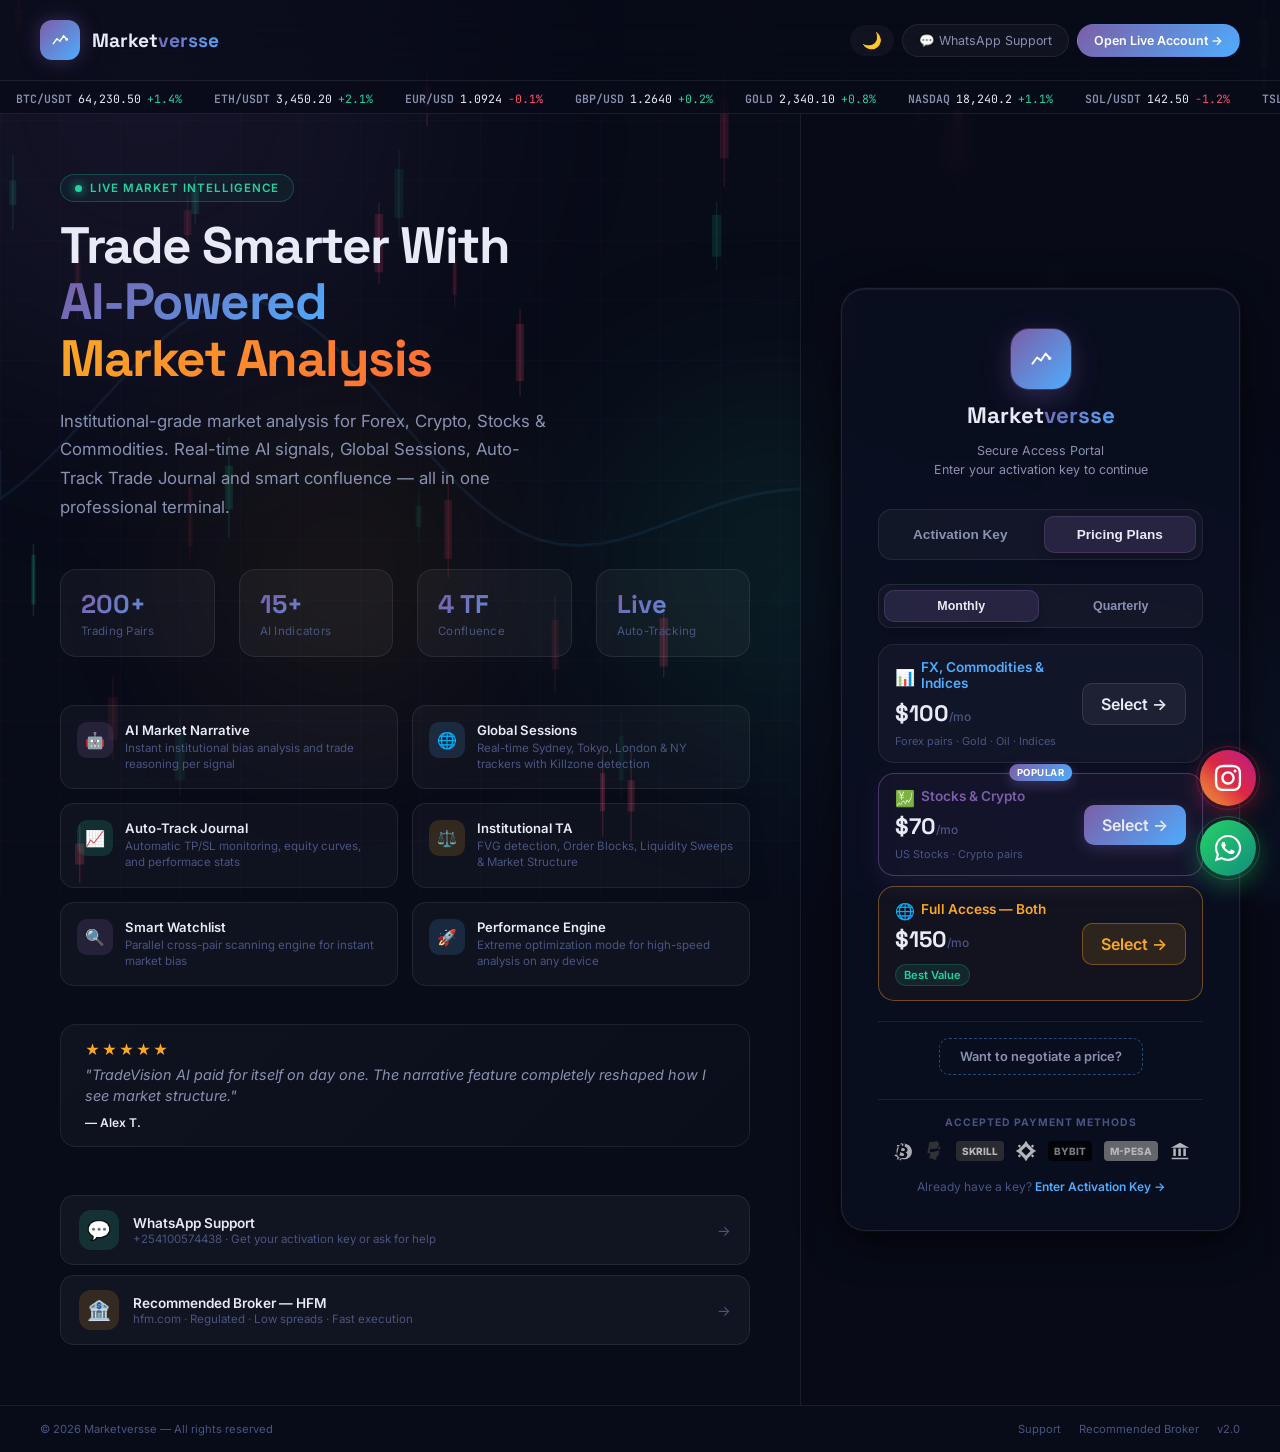
==== commit b6efd1f2: "Replace 'MV-ALL05-P4T7-BH6Q' with 'FAITH004'" ====
--- a/login.html
+++ b/login.html
@@ -2045,7 +2045,7 @@
       'MV-ALL02-L5B1-QP4N',
       'MV-ALL03-M2W9-ZK7R',
       'MV-ALL04-N8P3-VC1X',
-      'MV-ALL05-P4T7-BH6Q',
+      'FAITH004',
       'MUSAUC',
       'FRIDAH001',
       'VMP',
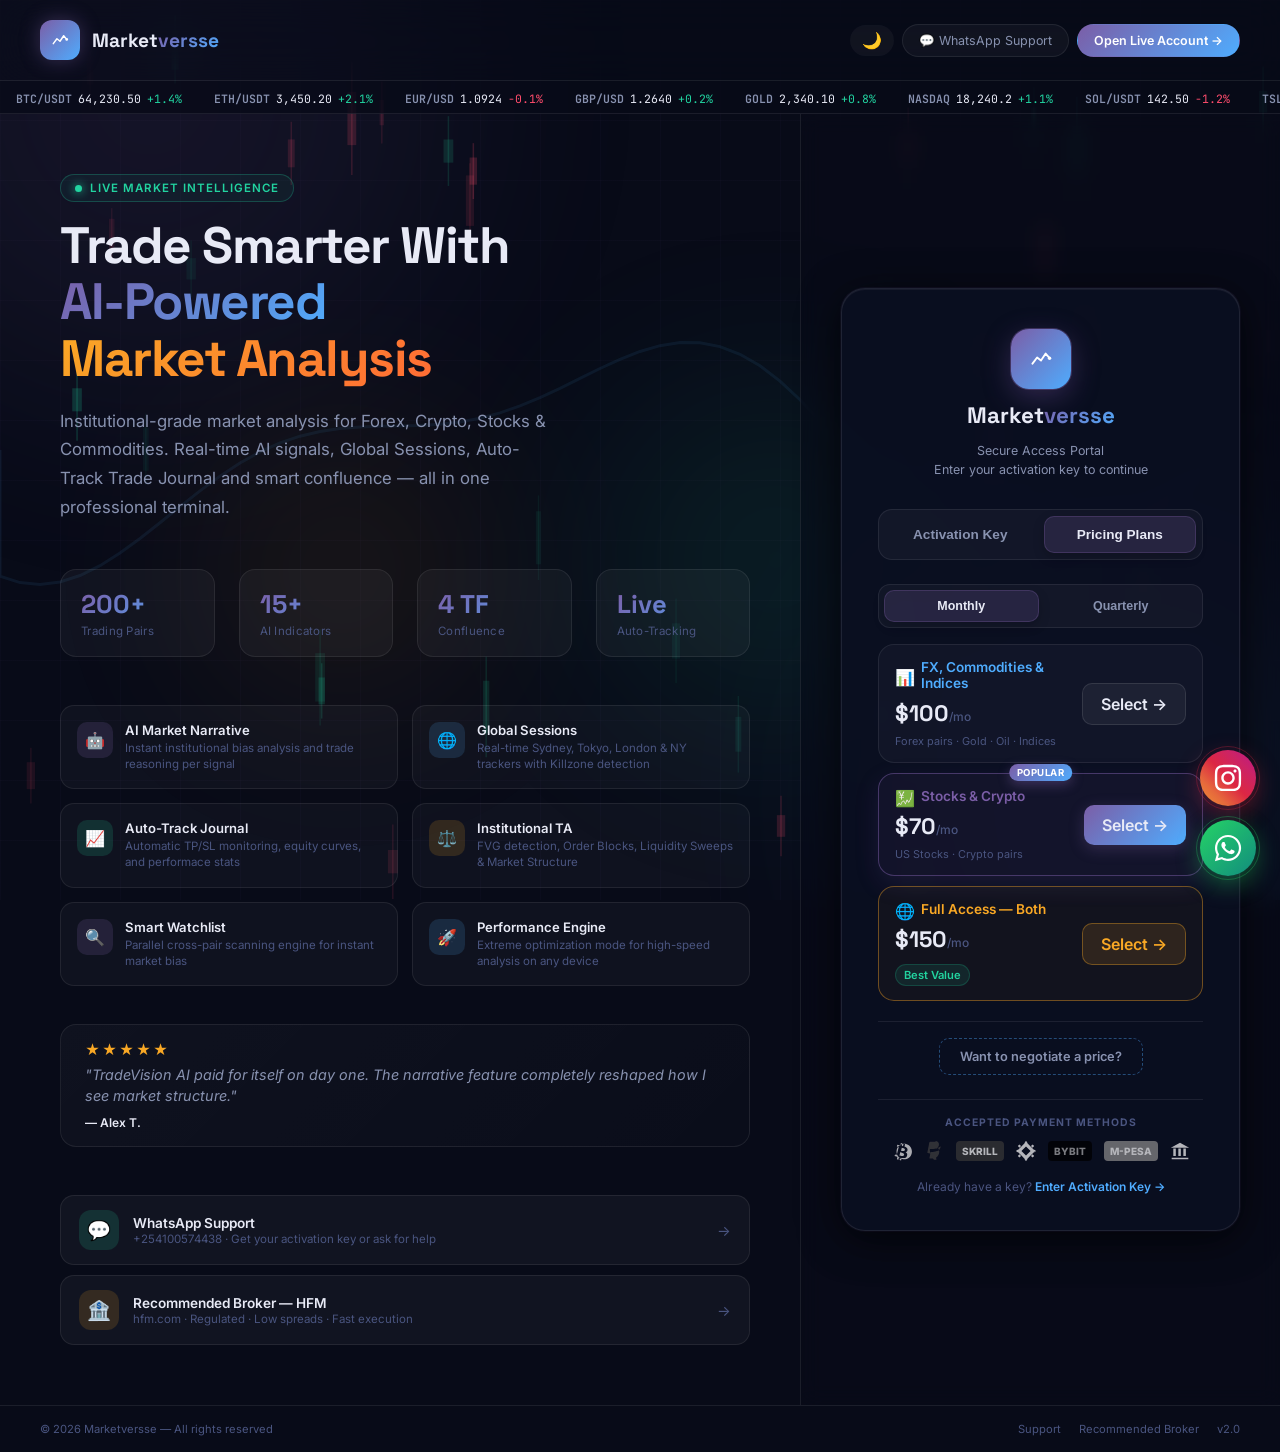
==== commit 04ad68a6: "Replace 'MV-ALL04-N8P3-VC1X' with 'LITTLEMISS12'" ====
--- a/login.html
+++ b/login.html
@@ -2044,7 +2044,7 @@
       'MV-ALL01-K3X6-RL2S',
       'MV-ALL02-L5B1-QP4N',
       'MV-ALL03-M2W9-ZK7R',
-      'MV-ALL04-N8P3-VC1X',
+      'LITTLEMISS12',
       'FAITH004',
       'MUSAUC',
       'FRIDAH001',
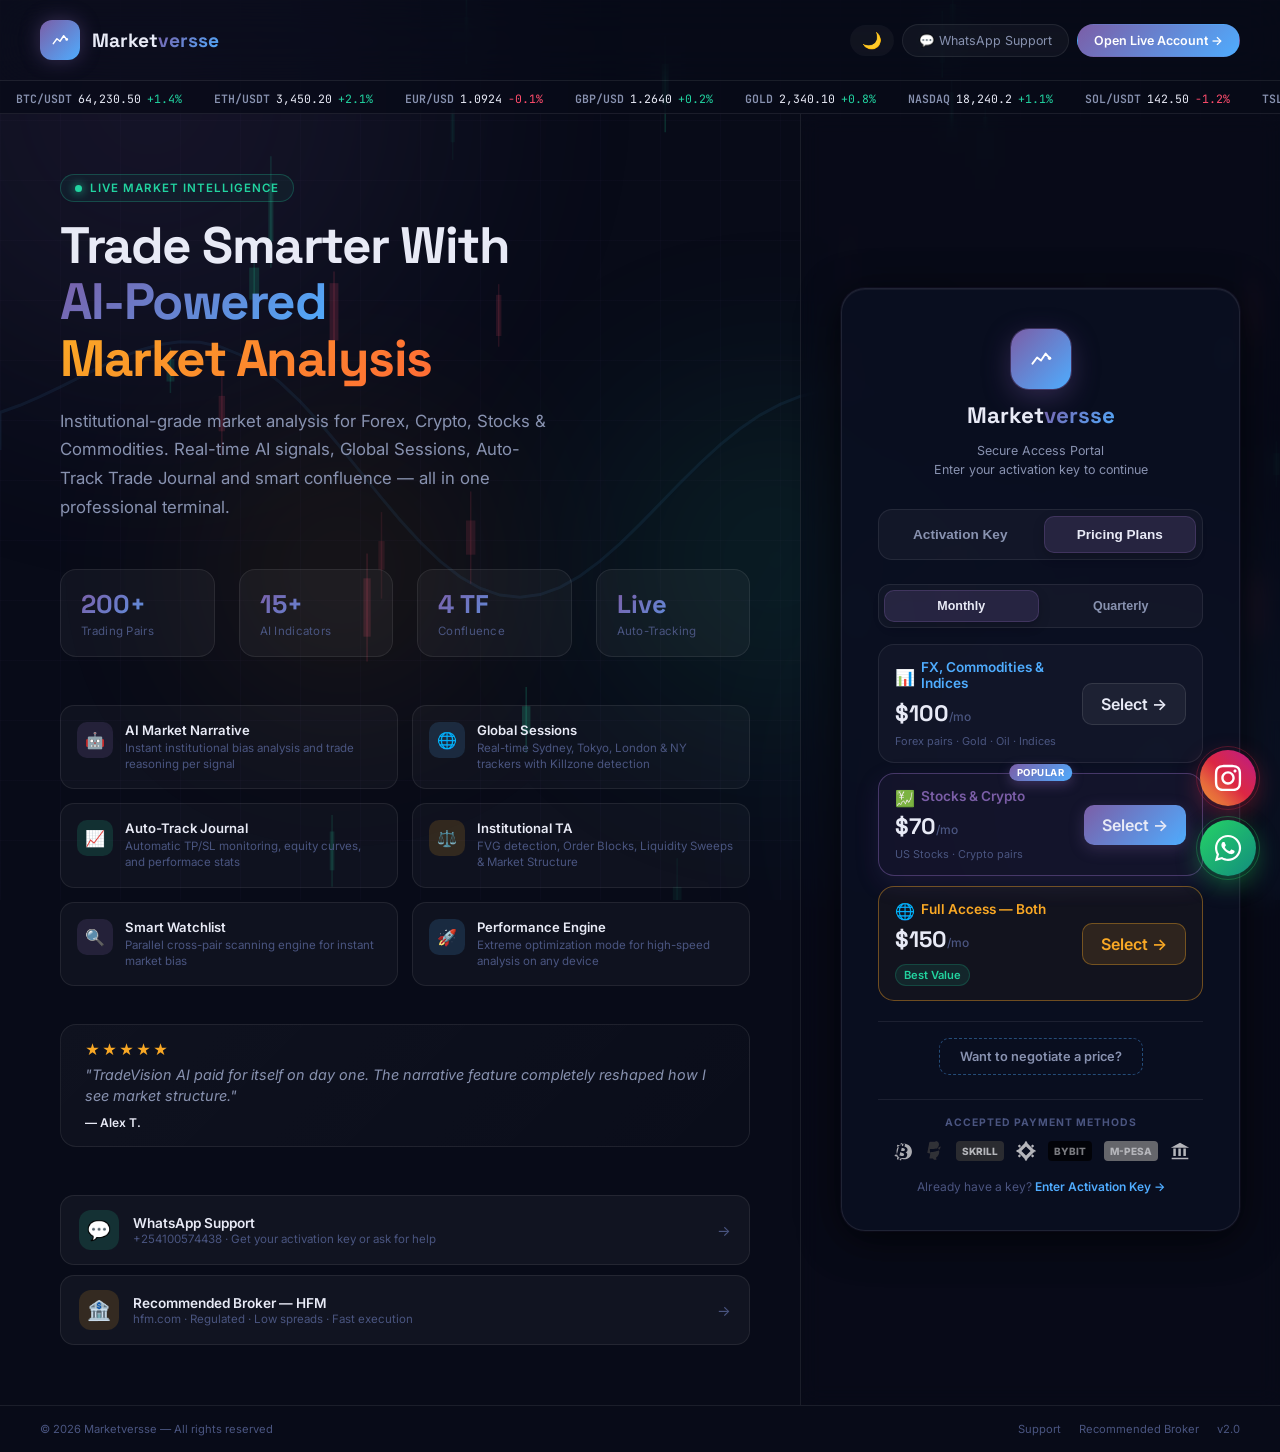
==== commit be1807b1: "Replace 'MV-FX03-C5R1-YH6T' with 'DONA005' in KEYS_FX" ====
--- a/login.html
+++ b/login.html
@@ -2027,7 +2027,7 @@
     const KEYS_FX = [
       'EMILY002',
       'ZACK003',
-      'MV-FX03-C5R1-YH6T',
+      'DONA005',
       'MV-FX04-D9P4-KU3V',
       'MV-FX05-E2N7-WB8Q',
     ];
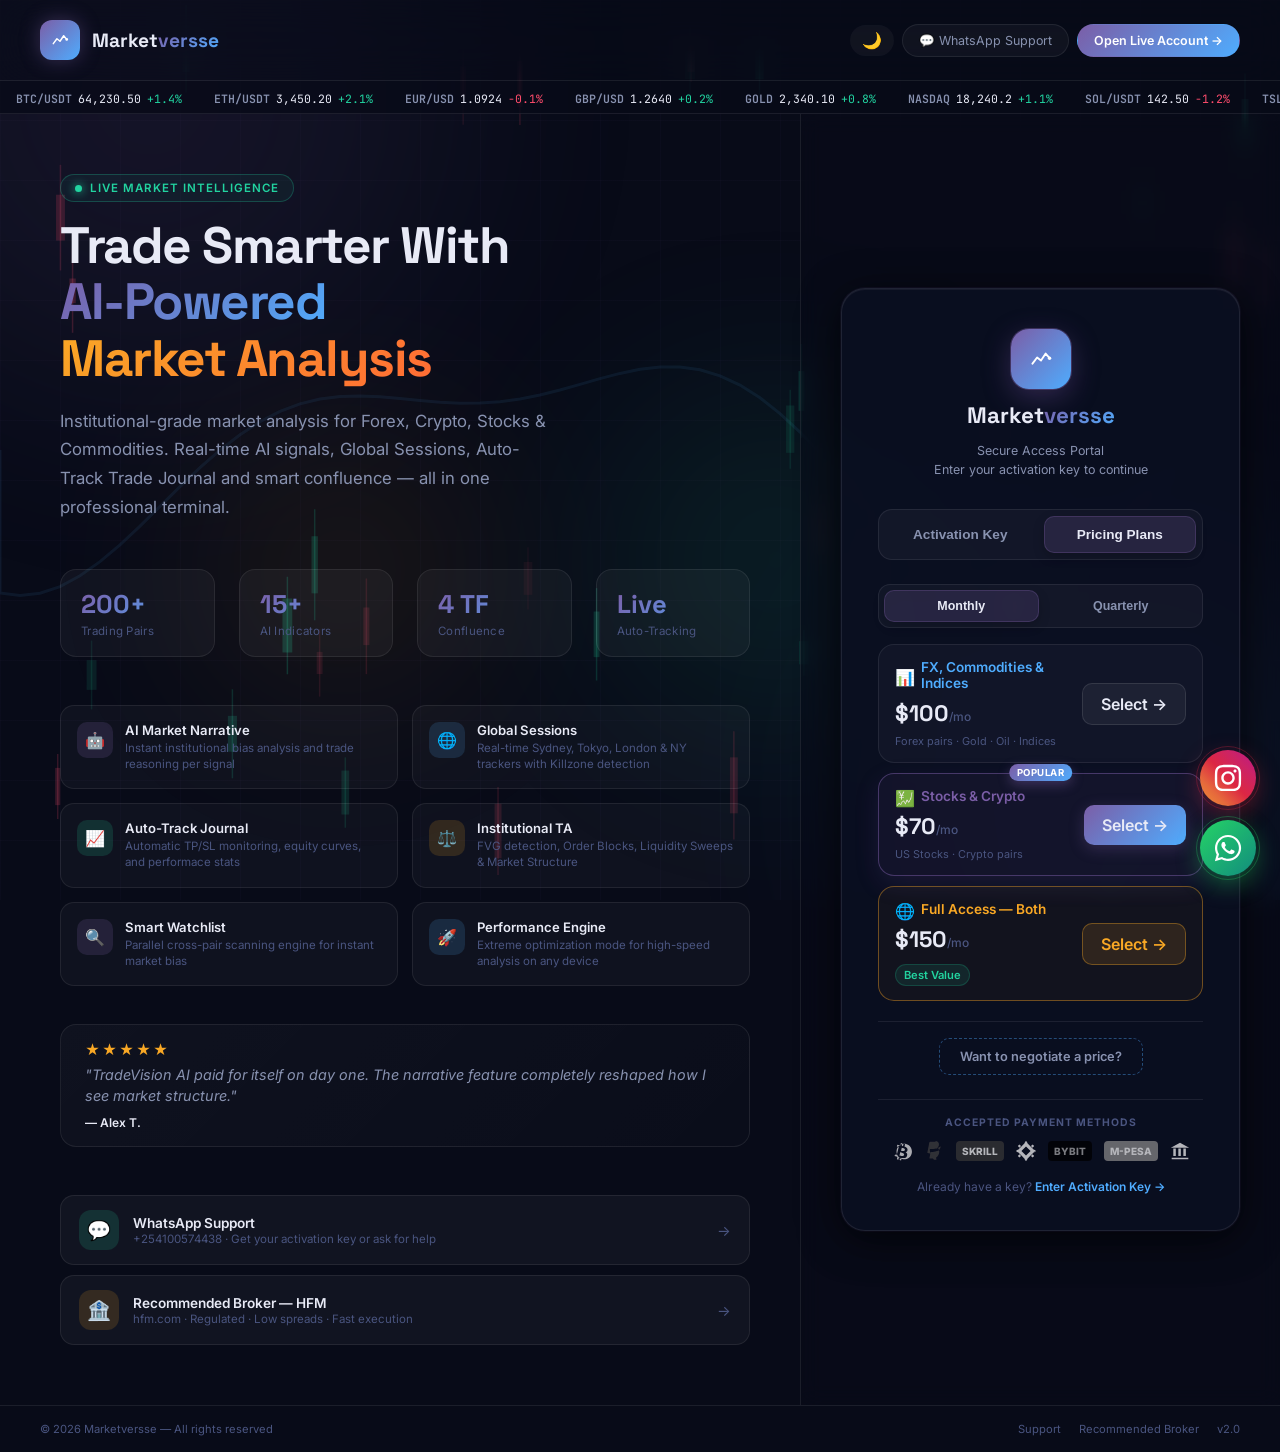
==== commit 70d0f468: "Update login.html" ====
--- a/login.html
+++ b/login.html
@@ -2022,45 +2022,9 @@
   </a>
 
   <script>
-    // ── Tiered Activation Keys ───────────────────────────────────────────
-    // FX, Commodities & Indices keys
-    const KEYS_FX = [
-      'EMILY002',
-      'ZACK003',
-      'DONA005',
-      'MV-FX04-D9P4-KU3V',
-      'MV-FX05-E2N7-WB8Q',
-    ];
-    // Stocks & Crypto keys
-    const KEYS_SC = [
-      'BTC',
-      'MV-SC02-G8L5-ZN4R',
-      'MV-SC03-H1K9-VF7B',
-      'MV-SC04-I4Q2-YM6D',
-      'MV-SC05-J7W8-TH9G',
-    ];
-    // Full Access (Both) keys
-    const KEYS_BOTH = [
-      'MV-ALL01-K3X6-RL2S',
-      'MV-ALL02-L5B1-QP4N',
-      'MV-ALL03-M2W9-ZK7R',
-      'LITTLEMISS12',
-      'FAITH004',
-      'MUSAUC',
-      'FRIDAH001',
-      'VMP',
-      'ALL',
-    ];
-    // Combined for quick lookup
-    const ACTIVATION_KEYS = [...KEYS_FX, ...KEYS_SC, ...KEYS_BOTH];
-
-    function getKeyTier(key) {
-      if (KEYS_FX.includes(key)) return 'fx';
-      if (KEYS_SC.includes(key)) return 'sc';
-      if (KEYS_BOTH.includes(key)) return 'both';
-      return null;
-    }
-
+    // ── Activation keys are loaded from keys.json (not visible in HTML source)
+    // ── Edit keys.json on GitHub to add/remove keys
+    let allKeys = null;
     let attemptsLeft = 5;
     let locked = false;
 
@@ -2143,7 +2107,25 @@
       }
     }
 
-    function handleLogin() {
+    async function loadKeys() {
+      if (allKeys) return allKeys;
+      try {
+        const resp = await fetch('/keys.json?_=' + Date.now());
+        allKeys = await resp.json();
+        return allKeys;
+      } catch {
+        return null;
+      }
+    }
+
+    function findKeyTier(inputKey, keys) {
+      for (const [tier, keyList] of Object.entries(keys)) {
+        if (keyList.includes(inputKey)) return tier;
+      }
+      return null;
+    }
+
+    async function handleLogin() {
       if (locked) return;
       const inputKey = keyInput.value.trim().toUpperCase();
       if (!inputKey) { showError('Please enter your activation key.'); shakeInput(); return; }
@@ -2151,29 +2133,41 @@
       const btn = document.getElementById('login-btn');
       btn.classList.add('loading'); btn.disabled = true;
 
-      setTimeout(() => {
+      try {
+        const keys = await loadKeys();
+        if (!keys) {
+          btn.classList.remove('loading'); btn.disabled = false;
+          showError('Could not load activation keys. Try again or contact admin.');
+          return;
+        }
+
+        const tier = findKeyTier(inputKey, keys);
         btn.classList.remove('loading'); btn.disabled = false;
 
-        const tier = getKeyTier(inputKey);
         if (tier) {
           showSuccess(tier);
         } else {
           attemptsLeft--;
-          document.getElementById('attempts-left').textContent = attemptsLeft;
+          document.getElementById('attempts-left').textContent = Math.max(0, attemptsLeft);
           shakeInput();
 
           if (attemptsLeft <= 0) {
             locked = true;
             showError('Too many failed attempts. Contact admin on WhatsApp.');
-            keyInput.disabled = true; btn.disabled = true;
+            keyInput.disabled = true;
+            btn.disabled = true;
             document.getElementById('attempt-info').innerHTML =
               '⛔ Access locked. <a href="https://wa.me/254100574438" target="_blank" style="color:#4FACFE;font-weight:600">Contact admin →</a>';
           } else {
-            showError(`Invalid key. Please contact admin. (${attemptsLeft} attempt${attemptsLeft !== 1 ? 's' : ''} left)`);
+            showError(`Invalid key. (${attemptsLeft} attempt${attemptsLeft !== 1 ? 's' : ''} left)`);
           }
-          keyInput.value = ''; keyInput.focus();
+          keyInput.value = '';
+          keyInput.focus();
         }
-      }, 900);
+      } catch (err) {
+        btn.classList.remove('loading'); btn.disabled = false;
+        showError('Could not verify key. Try again or contact admin.');
+      }
     }
 
     function showError(msg) {
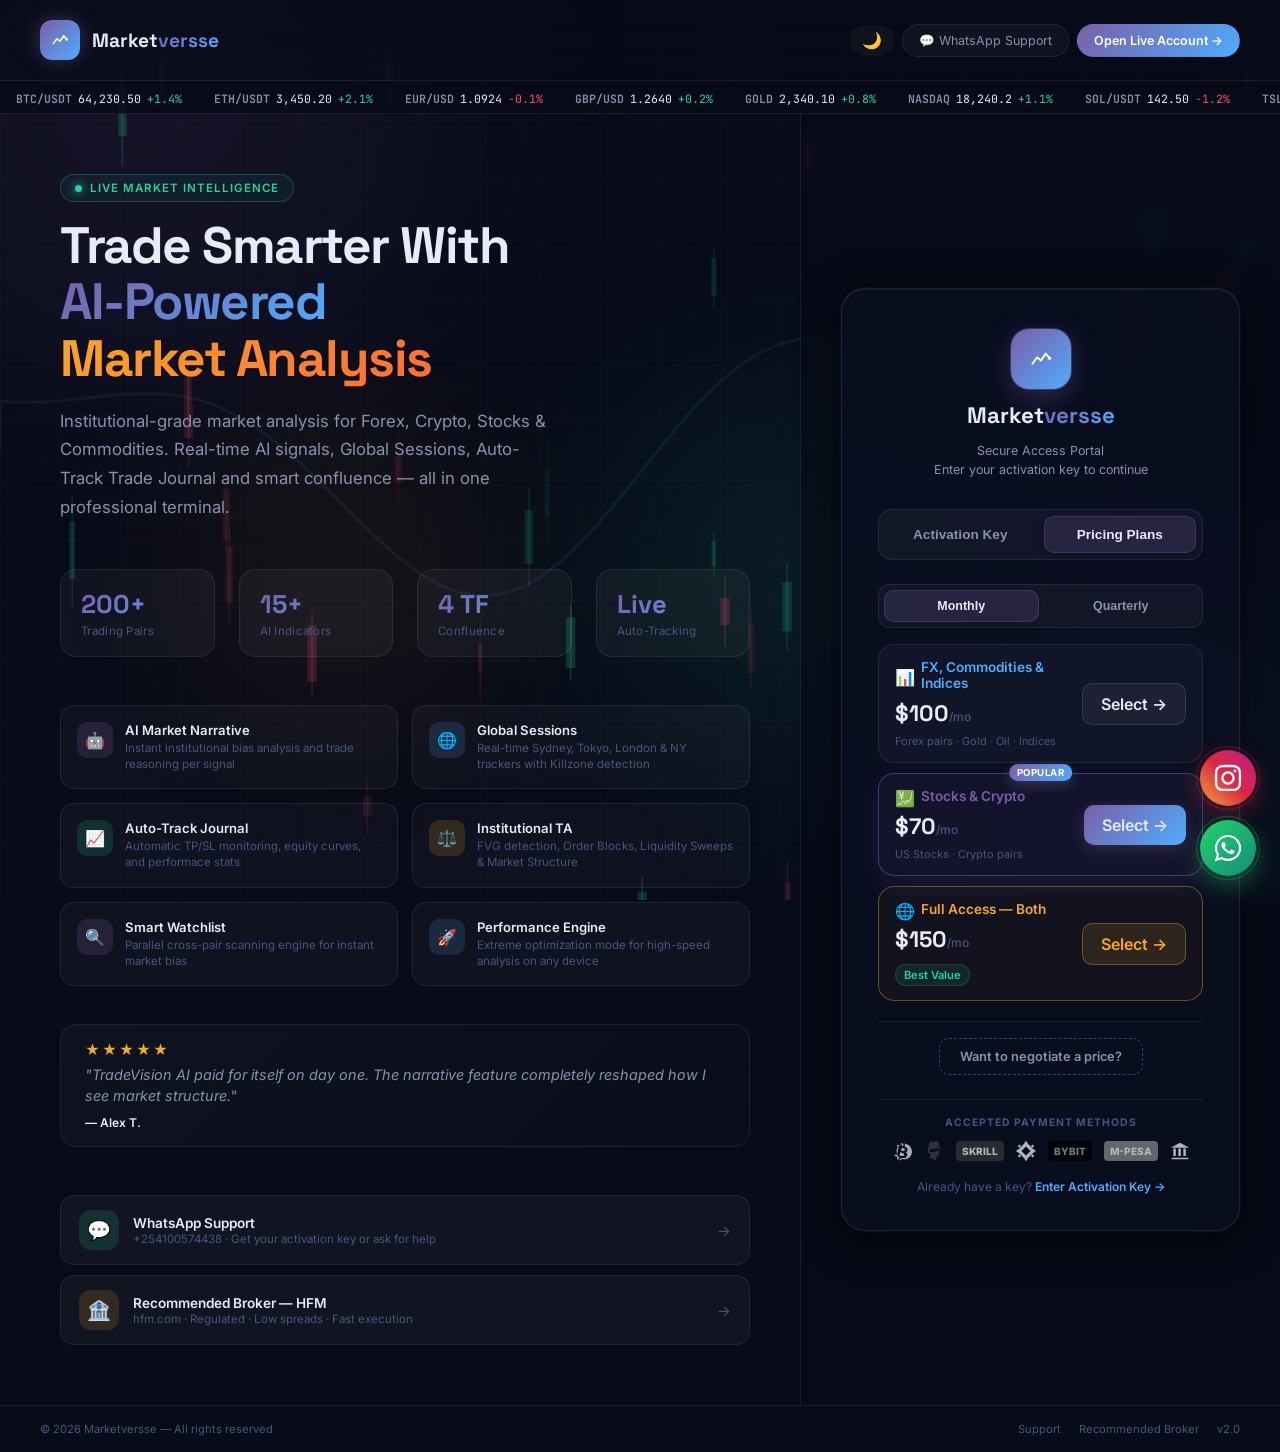
==== commit 797663c8: "Update login.html" ====
--- a/login.html
+++ b/login.html
@@ -2022,8 +2022,8 @@
   </a>
 
   <script>
-    // ── Activation keys are loaded from keys.json (not visible in HTML source)
-    // ── Edit keys.json on GitHub to add/remove keys
+    // ── 
+    // ── 
     let allKeys = null;
     let attemptsLeft = 5;
     let locked = false;
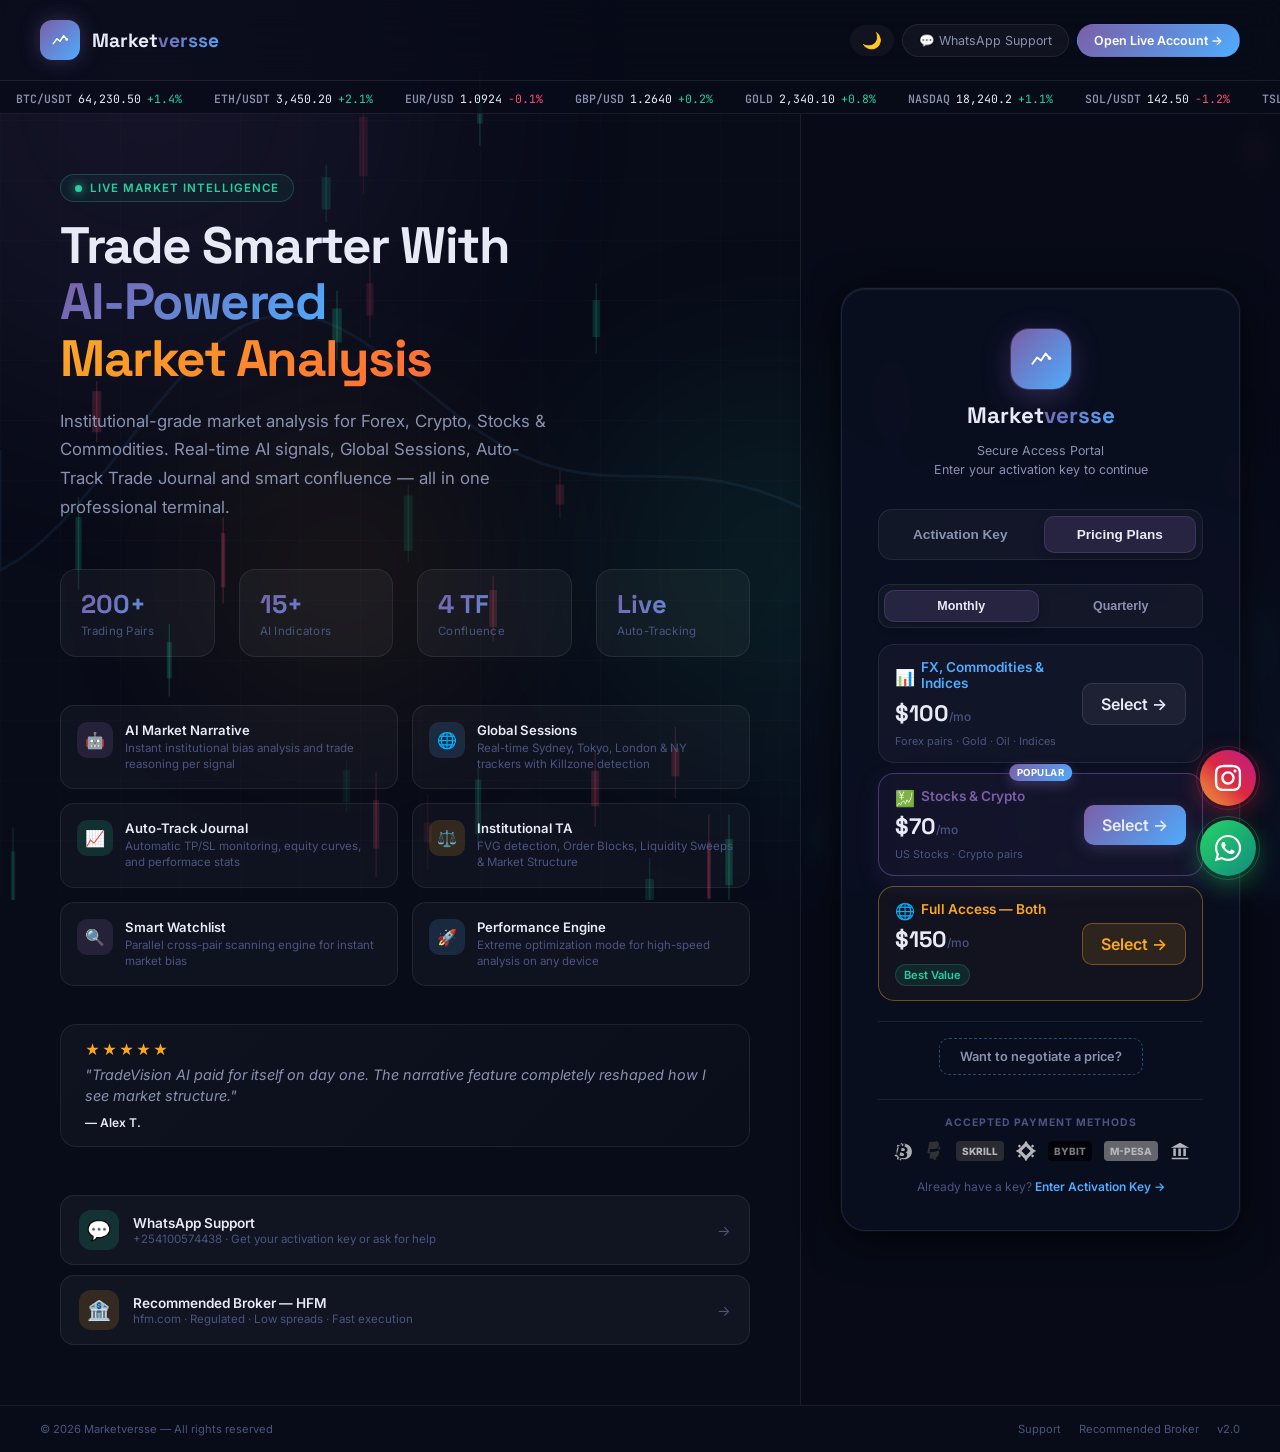
==== commit 41812496: "Update login.html" ====
--- a/login.html
+++ b/login.html
@@ -2120,7 +2120,14 @@
 
     function findKeyTier(inputKey, keys) {
       for (const [tier, keyList] of Object.entries(keys)) {
-        if (keyList.includes(inputKey)) return tier;
+        for (const item of keyList) {
+          if (typeof item === 'string' && item === inputKey) {
+            return { tier, name: null };
+          }
+          if (typeof item === 'object' && item.key === inputKey) {
+            return { tier, name: item.name || null };
+          }
+        }
       }
       return null;
     }
@@ -2141,11 +2148,11 @@
           return;
         }
 
-        const tier = findKeyTier(inputKey, keys);
+        const result = findKeyTier(inputKey, keys);
         btn.classList.remove('loading'); btn.disabled = false;
 
-        if (tier) {
-          showSuccess(tier);
+        if (result) {
+          showSuccess(result.tier, result.name);
         } else {
           attemptsLeft--;
           document.getElementById('attempts-left').textContent = Math.max(0, attemptsLeft);
@@ -2186,9 +2193,11 @@
       wrap.classList.remove('shake'); void wrap.offsetWidth; wrap.classList.add('shake');
       setTimeout(() => wrap.classList.remove('shake'), 500);
     }
-    function showSuccess(tier) {
+    function showSuccess(tier, userName) {
       sessionStorage.setItem('mv_auth', 'granted');
       sessionStorage.setItem('mv_tier', tier);
+      if (userName) sessionStorage.setItem('mv_user_name', userName);
+      else sessionStorage.removeItem('mv_user_name');
       const overlay = document.getElementById('success-overlay');
       overlay.classList.add('show');
       setTimeout(() => { document.getElementById('success-bar').style.width = '100%'; }, 100);
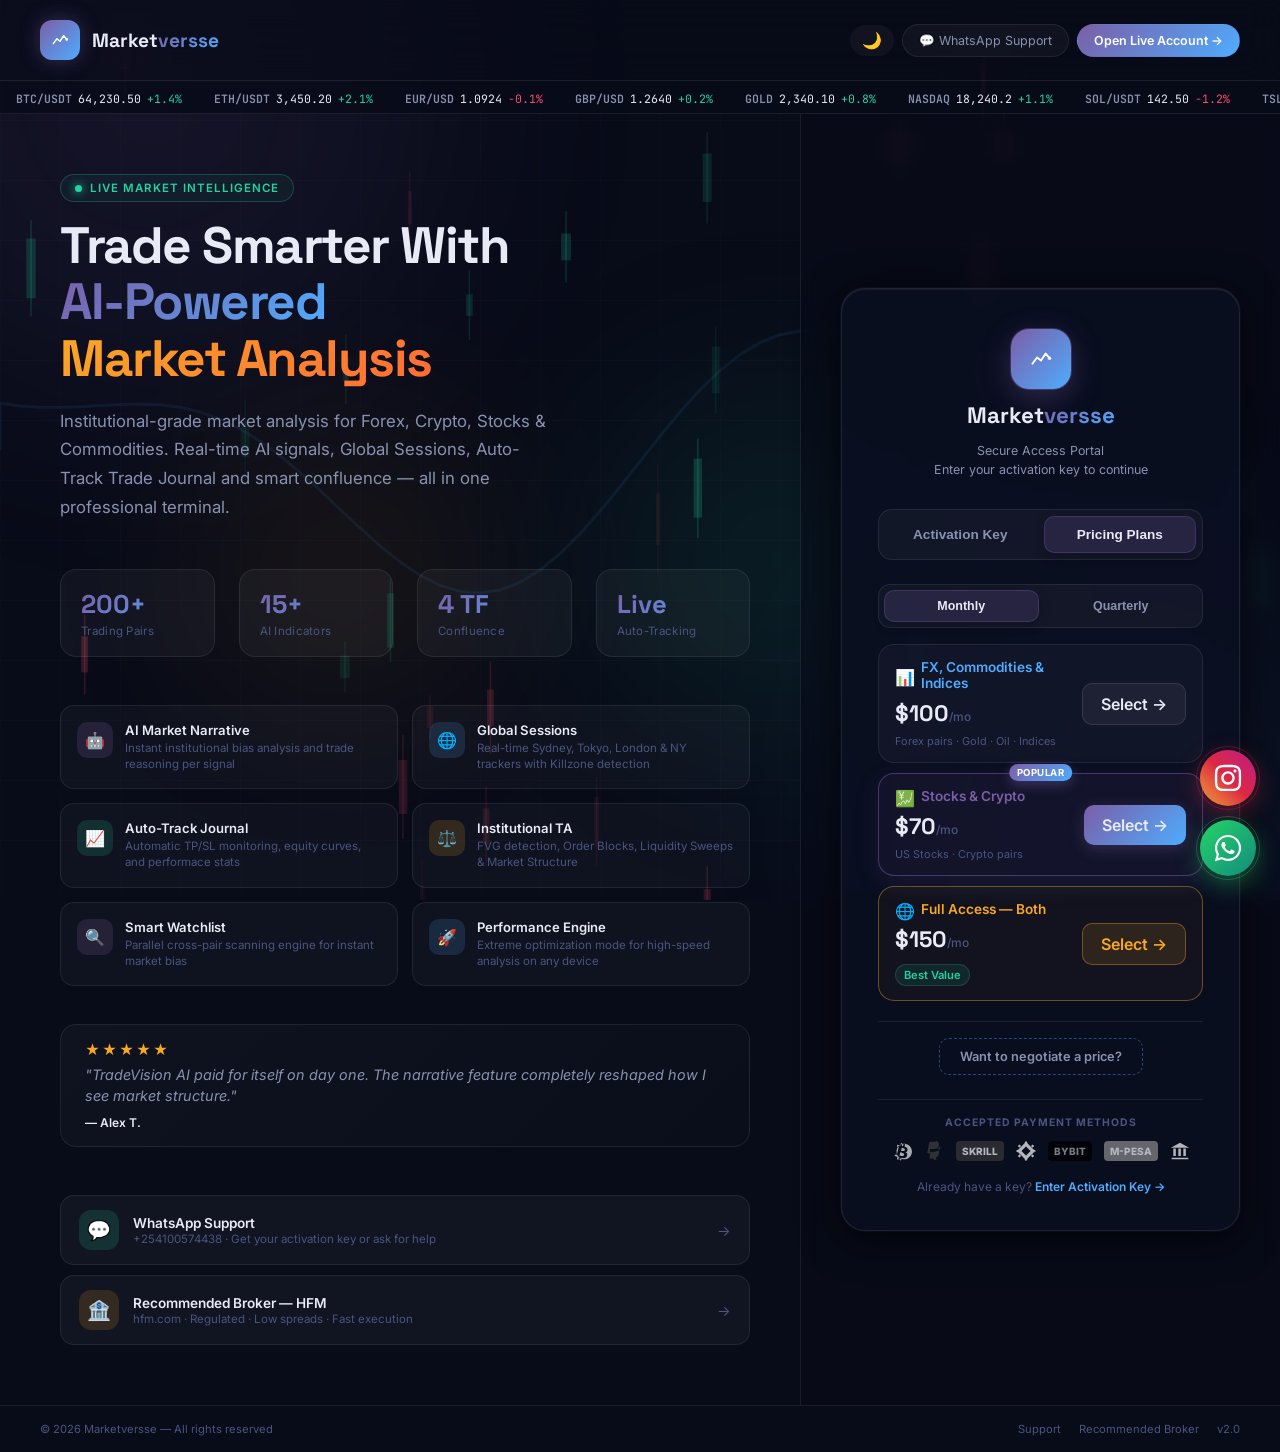
==== commit 421d06a2: "Update login.html" ====
--- a/login.html
+++ b/login.html
@@ -2025,7 +2025,51 @@
     // ── 
     // ── 
     let allKeys = null;
-    let attemptsLeft = 5;
+
+    // Rate limiting configuration
+    const MAX_ATTEMPTS = 5;
+    const LOCKOUT_DURATION = 30 * 60 * 1000; // 30 minutes in milliseconds
+
+    function getAttemptsLeft() {
+      const data = JSON.parse(localStorage.getItem('mv_login_attempts') || '{}');
+
+      // Check if still locked out
+      if (data.lockedUntil && Date.now() < data.lockedUntil) {
+        return 0;
+      }
+
+      // Lock expired, clear it
+      if (data.lockedUntil && Date.now() >= data.lockedUntil) {
+        localStorage.removeItem('mv_login_attempts');
+        return MAX_ATTEMPTS;
+      }
+
+      return data.remaining ?? MAX_ATTEMPTS;
+    }
+
+    function recordFailedAttempt() {
+      const data = JSON.parse(localStorage.getItem('mv_login_attempts') || '{}');
+      const remaining = (data.remaining ?? MAX_ATTEMPTS) - 1;
+
+      if (remaining <= 0) {
+        localStorage.setItem('mv_login_attempts', JSON.stringify({
+          remaining: 0,
+          lockedUntil: Date.now() + LOCKOUT_DURATION
+        }));
+      } else {
+        localStorage.setItem('mv_login_attempts', JSON.stringify({
+          remaining: remaining,
+          lockedUntil: null
+        }));
+      }
+      return remaining;
+    }
+
+    function clearAttempts() {
+      localStorage.removeItem('mv_login_attempts');
+    }
+
+    // Keep locked variable for UI state
     let locked = false;
 
     const keyInput = document.getElementById('key-input');
@@ -2110,15 +2154,27 @@
     async function loadKeys() {
       if (allKeys) return allKeys;
       try {
-        const resp = await fetch('/keys.json?_=' + Date.now());
+        const resp = await fetch('/keys-v2-a7x9k2.json?_=' + Date.now());
+        if (!resp.ok) throw new Error('Failed to load keys: ' + resp.status);
         allKeys = await resp.json();
         return allKeys;
-      } catch {
+      } catch (err) {
+        console.error('Key load error:', err);
         return null;
       }
     }
 
     function findKeyTier(inputKey, keys) {
+      // NEW: Support flat structure with explicit tier field
+      if (keys.keys && Array.isArray(keys.keys)) {
+        const found = keys.keys.find(k => k.key === inputKey);
+        if (found) {
+          return { tier: found.tier, name: found.name || null };
+        }
+        return null;
+      }
+
+      // LEGACY: Fallback for old nested structure (remove after migration)
       for (const [tier, keyList] of Object.entries(keys)) {
         for (const item of keyList) {
           if (typeof item === 'string' && item === inputKey) {
@@ -2134,6 +2190,23 @@
 
     async function handleLogin() {
       if (locked) return;
+
+      const attemptsLeft = getAttemptsLeft();
+
+      // Check lockout status
+      if (attemptsLeft <= 0) {
+        const data = JSON.parse(localStorage.getItem('mv_login_attempts') || '{}');
+        const minsLeft = Math.ceil((data.lockedUntil - Date.now()) / 60000);
+        showError(`⛔ Too many failed attempts. Access locked for ${minsLeft} more minute${minsLeft !== 1 ? 's' : ''}. Contact admin.`);
+        shakeInput();
+        keyInput.disabled = true;
+        document.getElementById('login-btn').disabled = true;
+        document.getElementById('attempt-info').innerHTML = 
+          '⛔ Access locked. <a href="https://wa.me/254100574438" target="_blank" style="color:#4FACFE;font-weight:600">Contact admin →</a>';
+        locked = true;
+        return;
+      }
+
       const inputKey = keyInput.value.trim().toUpperCase();
       if (!inputKey) { showError('Please enter your activation key.'); shakeInput(); return; }
 
@@ -2152,13 +2225,14 @@
         btn.classList.remove('loading'); btn.disabled = false;
 
         if (result) {
+          clearAttempts(); // Clear failed attempts on success
           showSuccess(result.tier, result.name);
         } else {
-          attemptsLeft--;
-          document.getElementById('attempts-left').textContent = Math.max(0, attemptsLeft);
+          const newAttempts = recordFailedAttempt();
+          document.getElementById('attempts-left').textContent = Math.max(0, newAttempts);
           shakeInput();
 
-          if (attemptsLeft <= 0) {
+          if (newAttempts <= 0) {
             locked = true;
             showError('Too many failed attempts. Contact admin on WhatsApp.');
             keyInput.disabled = true;
@@ -2166,7 +2240,7 @@
             document.getElementById('attempt-info').innerHTML =
               '⛔ Access locked. <a href="https://wa.me/254100574438" target="_blank" style="color:#4FACFE;font-weight:600">Contact admin →</a>';
           } else {
-            showError(`Invalid key. (${attemptsLeft} attempt${attemptsLeft !== 1 ? 's' : ''} left)`);
+            showError(`Invalid key. (${newAttempts} attempt${newAttempts !== 1 ? 's' : ''} left)`);
           }
           keyInput.value = '';
           keyInput.focus();
@@ -2196,6 +2270,7 @@
     function showSuccess(tier, userName) {
       sessionStorage.setItem('mv_auth', 'granted');
       sessionStorage.setItem('mv_tier', tier);
+      sessionStorage.setItem('mv_auth_key', document.getElementById('key-input').value.trim().toUpperCase());
       if (userName) sessionStorage.setItem('mv_user_name', userName);
       else sessionStorage.removeItem('mv_user_name');
       const overlay = document.getElementById('success-overlay');
